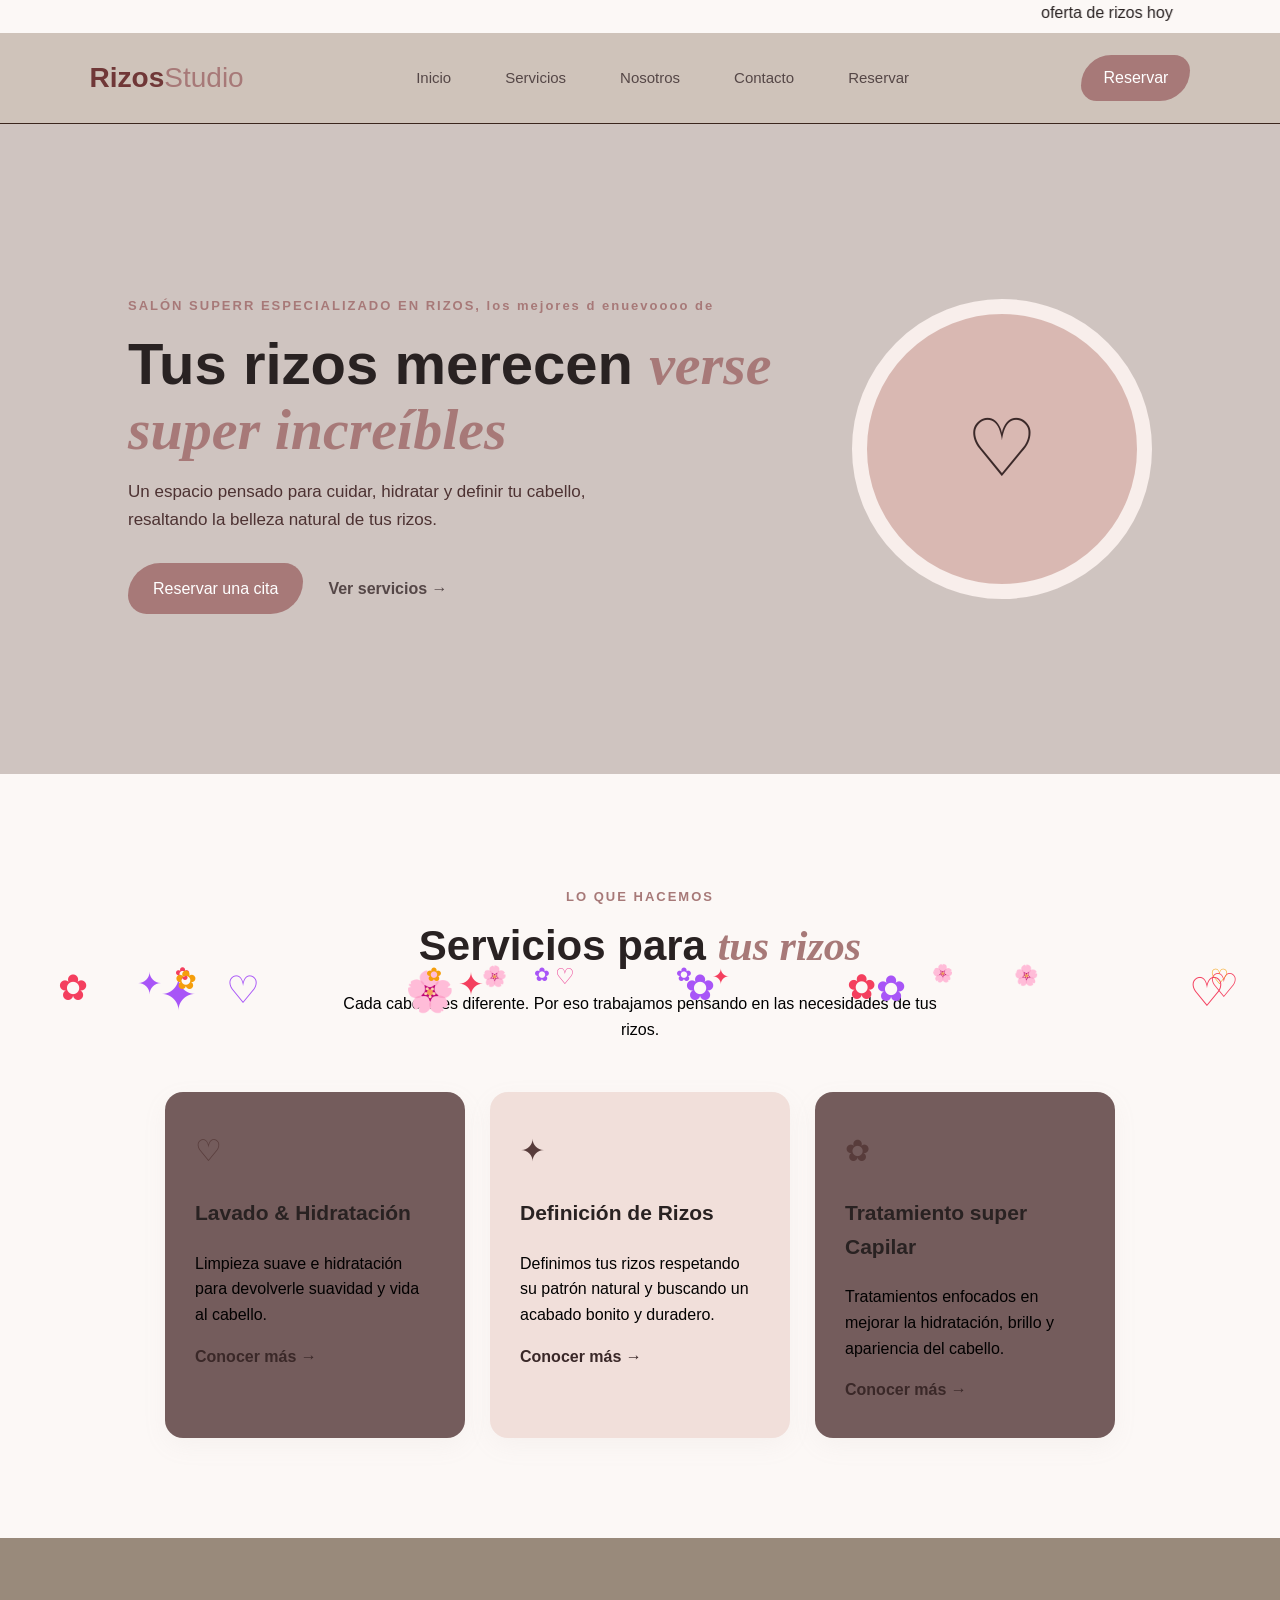
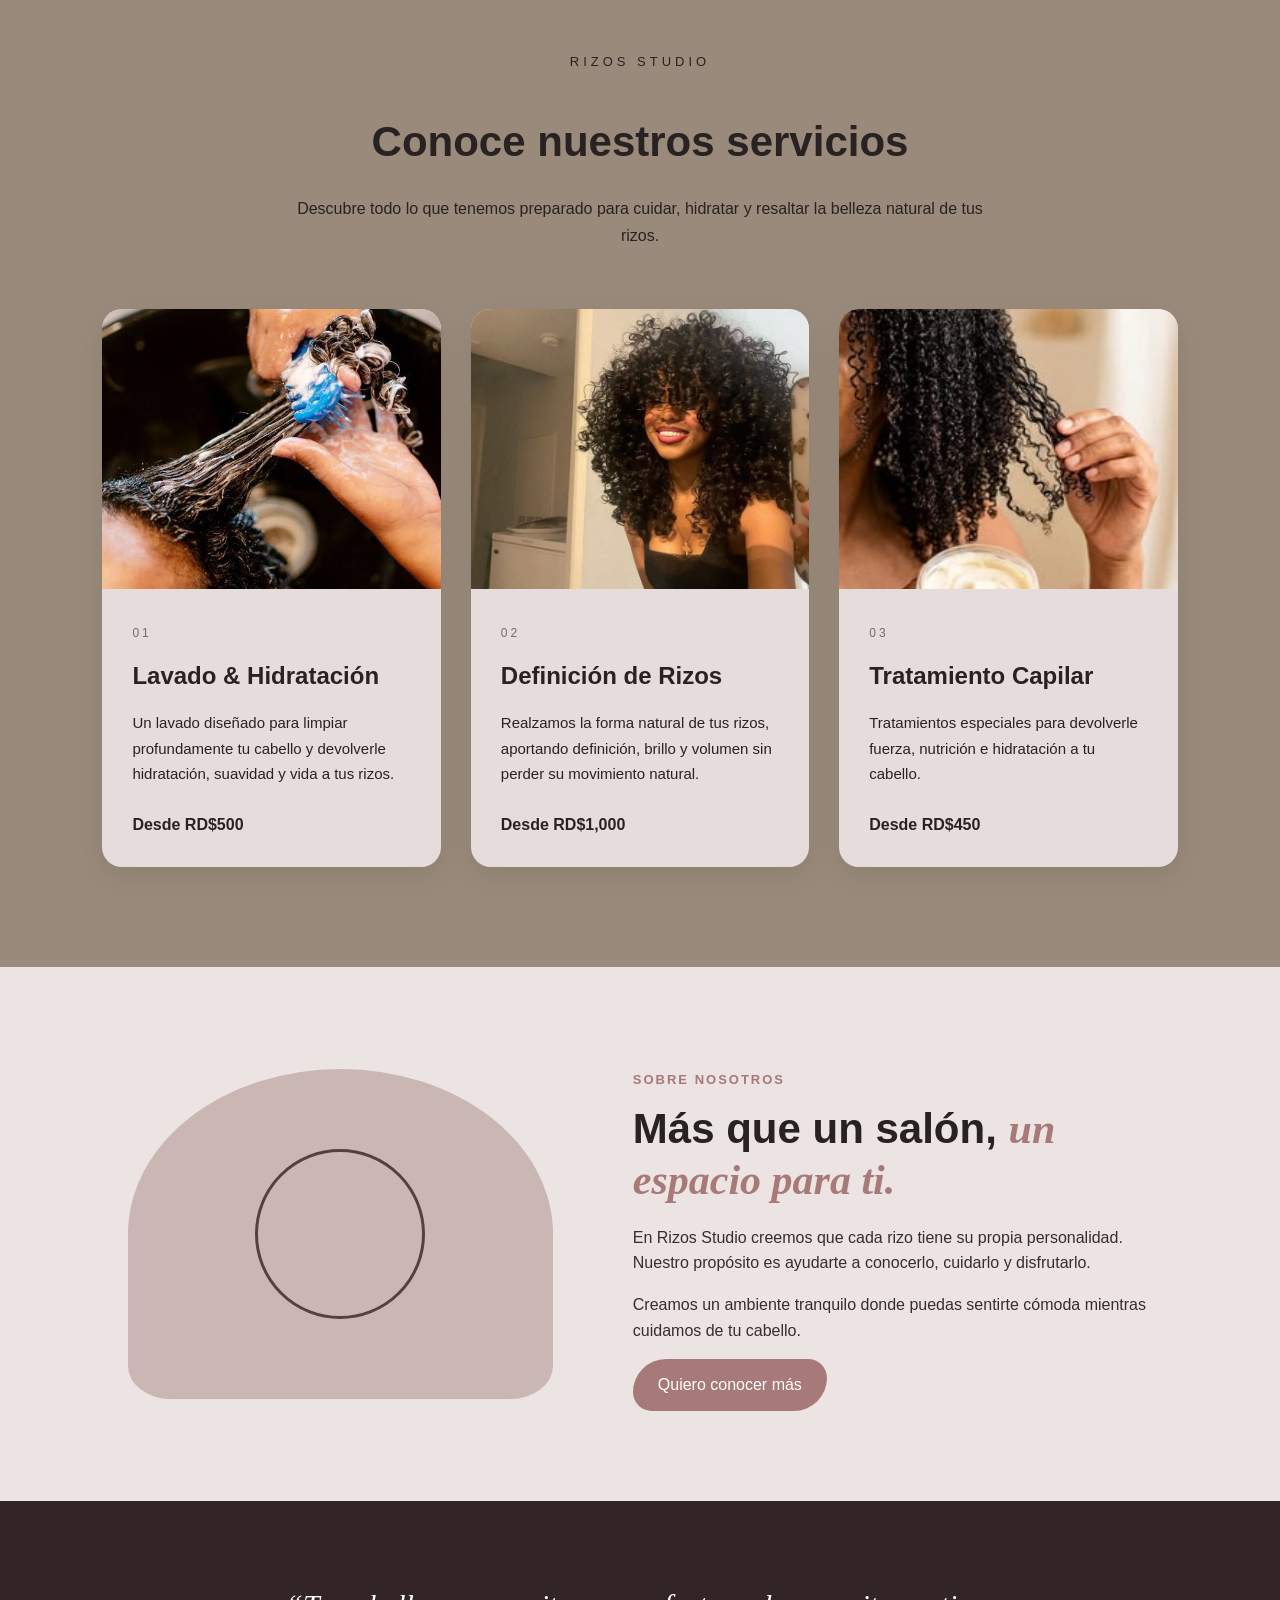
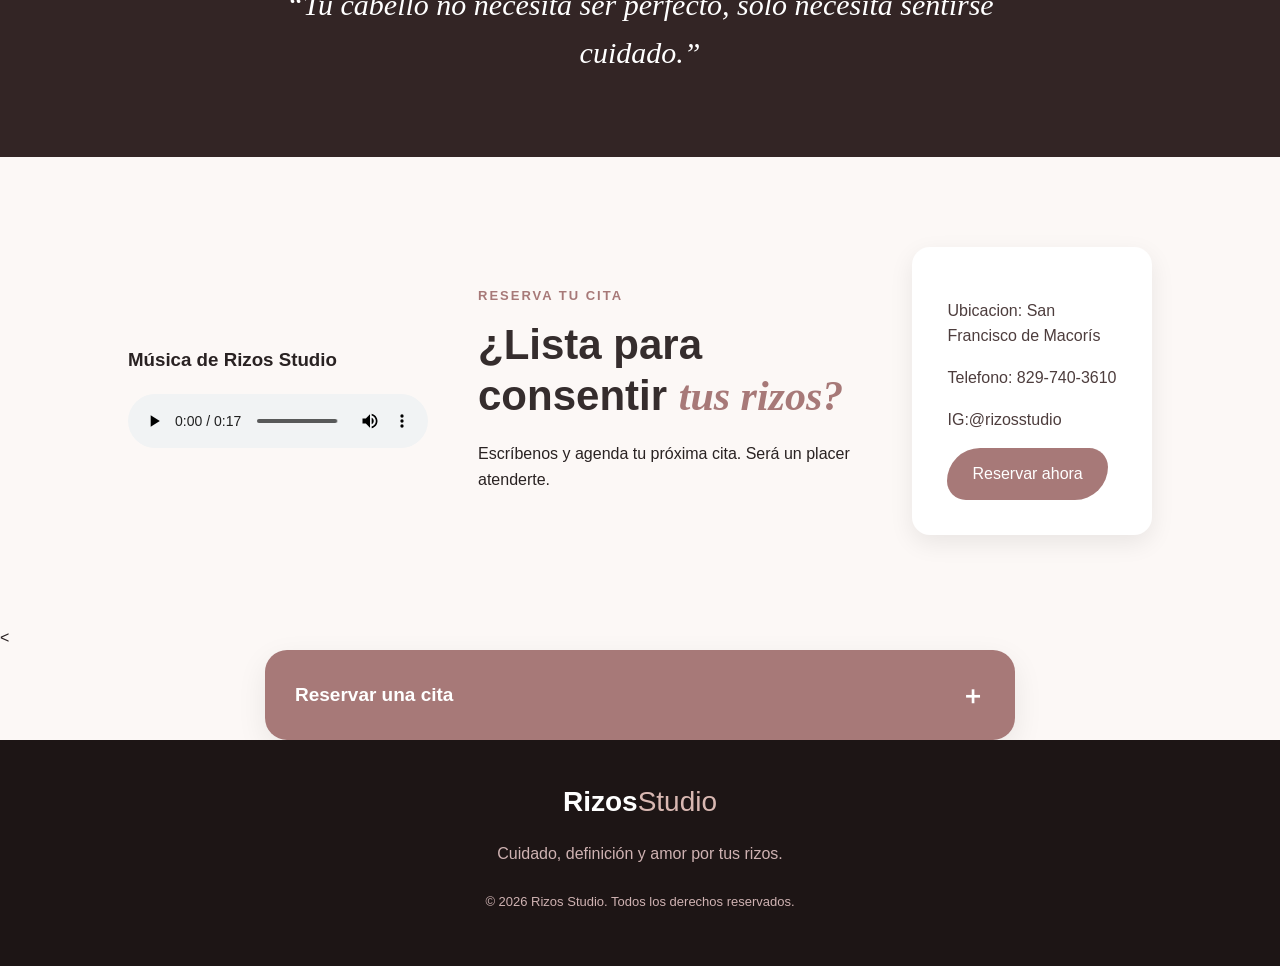
==== index.html @ f076b0fc "agg de texto en movimiento 17-11-2025" ====
<!DOCTYPE html>
<html lang="es">

<head>

    <!-- =====================================================;/
         CONFIGURACIÓN DE LA PÁGINA
         ===================================================== -->

    <!-- Permite utilizar caracteres como: ñ, á, é, í, ó, ú -->
    <meta charset="UTF-8">

    <!-- Hace que la página se adapte correctamente
         a celulares, tablets y computadoras -->
    <meta name="vi  ewport" content="width=device-width, initial-scale=1.0">

    <!-- Nombre que aparece en la pestaña del navegador -->
    <title>Rizos Studio | Cuidado de rizos</title>

    <!-- Conecta este archivo HTML con nuestro archivo CSS.
         El CSS contiene los colores, tamaños, posiciones,
         animaciones y diseño de la página. -->
  <link rel="stylesheet" href="css/estilo.css">

</head>


<body>


    <!-- =====================================================
         MENÚ PRINCIPAL
         ===================================================== -->

    <!--
        <header> representa la parte superior de la página.

        class="encabezado" permite darle diseño mediante CSS.

        Aquí tenemos:
        - El logo
        - El menú de navegación
        - El botón de reservar
    -->

    <marquee>


        oferta de rizos hoy

    </marquee>



    <header class="encabezado">


        <!-- LOGO -->

        <!--
            Al hacer clic en el logo, lleva nuevamente
            a la sección que tiene id="inicio".
        -->

        <a href="#inicio" class="logo">
            Rizos<span>Studio</span>
        </a>


        <!-- MENÚ DE NAVEGACIÓN A-->

        <nav class="menu">

            <!-- Cada enlace lleva a una sección diferente
                 de la misma página -->

            <a href="#inicio">Inicio</a>

            <a href="#servicios">Servicios</a>

            <a href="#nosotros">Nosotros</a>

            <a href="#contacto">Contacto</a>

             <a href="#reservar">Reservar</a>

        </nav>


        
        <!-- BOTÓN DE RESERVAR, este fue el ultimo agg  -->
        <!--
            Este botón también lleva a la sección Contacto,
            donde tenemos la información para reservar.-->

        <a href="#contacto" class="boton-menu">
            Reservar
        </a>

    </header>



    <!-- =====================================================
         CONTENIDO PRINCIPAL
         ===================================================== -->

    <!--
        <main> contiene el contenido principal
        de nuestra página web.
    -->

    <main>

        <!-- =================================================
             PORTADA / INICIO
             ================================================= -->

        <!--
            id="inicio" permite que los enlaces que tienen
            href="#inicio" lleguen directamente aquí.

            class="hero" permite darle el diseño de portada
            desde el archivo CSS.
        -->

        <section id="inicio" class="hero">


            <!-- TEXTO PRINCIPAL DE LA PORTADA -->

            <div class="hero-texto">


                <!-- Texto pequeño superior -->

                <p class="pequeno-titulo">
                    SALÓN SUPERR ESPECIALIZADO EN RIZOS, los mejores d enuevoooo de
                </p>


                <!-- Título principal -->

                <h1>
                    Tus rizos merecen 
                    <em>verse super increíbles</em>
                </h1

                <!-- Descripción del salón -->

                <p class="descripcion">
                    Un espacio pensado para cuidar, hidratar y
                    definir tu cabello, resaltando la belleza
                    natural de tus rizos.
                </p>


                <!-- BOTONES DE LA PORTADA -->

                <div class="botones">


                    <!--
                        Este botón lleva a la sección
                        "Conoce nuestros servicios".
                    -->

                    <a href="#conoce-servicios" class="boton-principal">
                        Reservar una cita
                    </a>


                    <!--
                        Este botón también lleva a la sección
                        donde se muestran los servicios detallados.
                    -->

                    <a href="#conoce-servicios" class="boton-secundario">
                        Ver servicios →
                    </a>

                </div>

            </div>



            <!-- DECORACIÓN DE LA PORTADA -->

            <div class="hero-decoracion">

                <!-- Círculo decorativo -->

                <div class="circulo">
                    <span>♡</span>
                </div>

        </section>



        <!-- =================================================
             SECCIÓN DE SERVICIOS
             ================================================= -->

        <!--
            Esta sección muestra los tres servicios
            principales de Rizos Studio.

            id="servicios" permite que el menú pueda
            llevarnos hasta esta parte.
        -->

        <section id="servicios" class="servicios">


            <!-- TÍTULO DE LA SECCIÓN -->

            <div class="titulo-seccion">

                <p class="pequeno-titulo">
                    LO QUE HACEMOS
                </p>

                <h2>
                    Servicios para
                    <em>tus rizos</em>
                </h2>

                <p>
                    Cada cabello es diferente. Por eso trabajamos
                    pensando en las necesidades de tus rizos.
                </p>

            </div>



            <!-- TARJETAS DE SERVICIOS -->

            <div class="tarjetas">


                <!-- =========================================
                     SERVICIO 1
                     ========================================= -->

                <article class="tarjeta">

                    <!-- Icono decorativo -->

                    <div class="icono">
                        ♡
                    </div>

                    <!-- Nombre del servicio -->

                    <h3>
                        Lavado & Hidratación
                    </h3>

                    <!-- Descripción -->

                    <p>
                        Limpieza suave e hidratación para
                        devolverle suavidad y vida al cabello.
                    </p>

                    <!--
                        Al hacer clic lleva a la sección
                        donde están los detalles de los servicios.
                    -->

                    <a href="#conoce-servicios">
                        Conocer más →
                    </a>

                </article>



                <!-- =========================================
                     SERVICIO 2
                     ========================================= -->

                <!--
                    "destacada" es una clase adicional.
                    Se utiliza para darle un diseño diferente
                    a esta tarjeta mediante CSS.
                -->

                <article class="tarjeta destacada">

                    <div class="icono">
                        ✦
                    </div>

                    <h3>
                        Definición de Rizos
                    </h3>

                    <p>
                        Definimos tus rizos respetando su
                        patrón natural y buscando un acabado
                        bonito y duradero.
                    </p>

                    <a href="#conoce-servicios">
                        Conocer más →
                    </a>

                </article>



                <!-- =========================================
                     SERVICIO 3
                     ========================================= -->

                <article class="tarjeta">

                    <div class="icono">
                        ✿
                    </div>

                    <h3>
                        Tratamiento super Capilar
                    </h3>

                    <p>
                        Tratamientos enfocados en mejorar la
                        hidratación, brillo y apariencia del cabello.
                    </p>

                    <a href="#conoce-servicios">
                        Conocer más →
                    </a>

                </article>

            </div>

        </section>



        <!-- =================================================
             SECCIÓN: CONOCE NUESTROS SERVICIOS
             ================================================= -->

        <!--
            Esta sección contiene información más detallada
            sobre cada uno de los servicios.

            El id="conoce-servicios" es importante porque
            los botones "Conocer más" llevan hasta aquí.
        -->

        <section id="conoce-servicios" class="seccion-detalles">


            <!-- TÍTULO DE LA SECCIÓN -->

            <div class="encabezado-detalles">

                <p class="subtitulo-detalles">
                    RIZOS STUDIO
                </p>

                <h2>
                    Conoce nuestros servicios
                </h2>

                <p>
                    Descubre todo lo que tenemos preparado para
                    cuidar, hidratar y resaltar la belleza natural
                    de tus rizos.
                </p>

            </div>



            <!-- CONTENEDOR DE LAS TARJETAS -->

            <div class="contenedor-servicios-detalles">



                <!-- =========================================
                     TARJETA DETALLADA 1
                     ========================================= -->

                <div class="tarjeta-servicio-detalle">


                    <!-- IMAGEN DEL SERVICIO -->

                    <div class="imagen-servicio">

                        <!--
                            src indica dónde está guardada
                            la imagen.

                            "img/lavado.jpg" significa:
                            - entrar a la carpeta img
                            - buscar lavado.jpg
                        -->

                        <img
                            src="img/lavado.jpg"
                            alt="Lavado e hidratación"
                        >

                    </div>



                    <!-- INFORMACIÓN DEL SERVICIO -->

                    <div class="contenido-servicio">

                        <!-- Número del servicio -->

                        <span class="numero-servicio">
                            01
                        </span>

                        <h3>
                            Lavado & Hidratación
                        </h3>

                        <p>
                            Un lavado diseñado para limpiar
                            profundamente tu cabello y devolverle
                            hidratación, suavidad y vida a tus rizos.
                        </p>

                        <!-- Precio -->

                        <div class="precio-servicio">
                            Desde RD$500
                        </div>

                    </div>

                </div>



                <!-- =========================================
                     TARJETA DETALLADA 2
                     ========================================= -->

                <div class="tarjeta-servicio-detalle">


                    <!-- IMAGEN -->

                    <div class="imagen-servicio">

                        <img
                            src="img/definicion.jpg"
                            alt="Definición de rizos"
                        >

                    </div>


                    <!-- INFORMACIÓN -->

                    <div class="contenido-servicio">

                        <span class="numero-servicio">
                            02
                        </span>

                        <h3>
                            Definición de Rizos
                        </h3>

                        <p>
                            Realzamos la forma natural de tus rizos,
                            aportando definición, brillo y volumen
                            sin perder su movimiento natural.
                        </p>

                        <div class="precio-servicio">
                            Desde RD$1,000
                        </div>

                    </div>

                </div>



                <!-- =========================================
                     TARJETA DETALLADA 3
                     ========================================= -->

                <div class="tarjeta-servicio-detalle">


                    <!-- IMAGEN -->

                    <div class="imagen-servicio">

                        <img
                            src="img/tratamiento.jpg"
                            alt="Tratamiento capilar"
                        >

                    </div>


                    <!-- INFORMACIÓN -->

                    <div class="contenido-servicio">

                        <span class="numero-servicio">
                            03
                        </span>

                        <h3>
                            Tratamiento Capilar
                        </h3>

                        <p>
                            Tratamientos especiales para devolverle
                            fuerza, nutrición e hidratación a tu cabello.
                        </p>

                        <div class="precio-servicio">
                            Desde RD$450
                        </div>

                    </div>

                </div>


            </div>

        </section>



        <!-- =================================================
             SECCIÓN NOSOTROS
             ================================================= -->

        <!--
            Aquí presentamos información sobre Rizos Studio.
        -->

        <section id="nosotros" class="nosotros">


            <!-- ELEMENTO DECORATIVO -->

            <div class="nosotros-decoracion">

                <div class="onda"></div>

            </div>


            <!-- TEXTO DE LA SECCIÓN -->

            <div class="nosotros-texto">

                <p class="pequeno-titulo">
                    SOBRE NOSOTROS
                </p>

                <h2>
                    Más que un salón,
                    <em>un espacio para ti.</em>
                </h2>

                <p>
                    En Rizos Studio creemos que cada rizo tiene
                    su propia personalidad. Nuestro propósito es
                    ayudarte a conocerlo, cuidarlo y disfrutarlo.
                </p>

                <p>
                    Creamos un ambiente tranquilo donde puedas
                    sentirte cómoda mientras cuidamos de tu cabello.
                </p>


                <!-- Botón que lleva a los servicios -->

                <a href="#conoce-servicios" class="boton-principal">
                    Quiero conocer más
                </a>

            </div>

        </section>



        <!-- =================================================
             FRASE
             ================================================= -->

        <!--
            Esta sección solamente muestra una frase
            decorativa relacionada con el concepto del salón.
        -->

        <section class="frase">

            <p>
                “Tu cabello no necesita ser perfecto,
                solo necesita sentirse cuidado.”
            </p>

        </section>



        <!-- =================================================
             CONTACTO / RESERVACIONES
             ================================================= -->

        <!--
            id="contacto" permite que los botones y el menú
            puedan llevar directamente hasta esta sección.

            class="contacto" permite aplicar el diseño
            correspondiente desde el CSS.
        -->

        <section id="contacto" class="contacto">

            <!-- ============================================= REPRODUCTOR DE AUDIO ============================================= --> 
             
            <!-- Esta parte permite reproducir un archivo de audio dentro de la página. --> 

              <div class="reproductor-audio">

                 <!-- Título del reproductor -->
                   <h3> Música de Rizos Studio </h3>

                    <!-- controls hace que aparezcan los controles para reproducir,
                      pausar y controlar el volumen. -->

                      <audio controls> <!-- src indica la ubicación del archivo.

                         "audio/Download.mp3" significa que el archivo
                          Download.mp3 está dentro 
                         de una carpeta llamada "audio".--> 

                         <source src="audio/Download.mp3" 
                            type="audio/mpeg" >

                          <!-- Mensaje alternativo -->
                            Tu navegador no puede reproducir este audio. 

                        </audio> 

                    </div>

            <!-- =============================================
                 VIDEO DE FONDO
                 ============================================= -->
            <!--
                Este video funciona como fondo de la sección
                de contacto.
                autoplay = comienza automáticamente.
                muted = empieza sin sonido.
                loop = se repite continuamente.
                playsinline = permite reproducirlo correctamente
                en dispositivos móviles.
            -->
            <video
                class="video-fondo"
                autoplay
                muted
                loop
                playsinline
            >
                <!--
                    El video está dentro de la carpeta "videos".
                -->
                <source
                    src="videos/rizos.mp4"
                    type="video/mp4"
                >
                <!-- Mensaje alternativo -->

                Tu navegador no puede reproducir este video.
            </video>



            <!-- =============================================
                 CAPA OSCURA
                 ============================================= -->

            <!--
                Esta capa se coloca sobre el video mediante CSS.

                Su función es oscurecer un poco el video para
                que el texto de la sección sea más fácil de leer.
            -->

            <div class="capa-fondo"></div>



            <!-- =============================================
                 TEXTO DE CONTACTO
                 ============================================= -->

            <div class="contenido-contacto">

                <p class="pequeno-titulo">
                    RESERVA TU CITA
                </p>

                <h2>
                    ¿Lista para consentir
                    <em>tus rizos?</em>
                </h2>

                <p>
                    Escríbenos y agenda tu próxima cita.
                    Será un placer atenderte.
                </p>

            </div>



            <!-- =============================================
                 DATOS DE CONTACTO
                 ============================================= -->

            <div class="datos">

                <!-- Ubicación -->

                <p>
                    Ubicacion: San Francisco de Macorís
                </p>

                <!-- Número de teléfono -->

                <p>
                    Telefono: 829-740-3610
                </p>

                <!-- Instagram -->

                <p>
                    IG:@rizosstudio
                </p>


                <!-- Botón para reservar -->

                <a href="#" class="boton-principal">
                    Reservar ahora
                </a>

            </div>

        </section>


    </main>

    <!-- =====================================================
           SECCIÓN DE RESERVACIÓN
     ===================================================== --><
    <!-- =================================================
          FORMULARIO DESPLEGABLE
         ================================================= -->

    <details class="formulario-desplegable">

        <!-- Este texto funciona como botón desplegable -->
        <summary>
            Reservar una cita
            <span>＋</span>
        </summary>


        <!-- Contenido que aparece al abrir -->
        <div class="contenido-formulario">

            <form>


                <!-- NOMBRE -->
                <div class="campo-reserva">

                    <label for="nombre">
                        Nombre completo
                    </label>

                    <input
                        type="text"
                        id="nombre"
                        placeholder="Escribe tu nombre"
                    >

                </div>


                <!-- TELÉFONO -->
                <div class="campo-reserva">

                    <label for="telefono">
                        Número de teléfono
                    </label>

                    <input
                        type="tel"
                        id="telefono"
                        placeholder="829-000-0000"
                    >

                </div>


                <!-- SERVICIO -->
                <div class="campo-reserva">

                    <label for="servicio">
                        Selecciona tu servicio
                    </label>

                    <select id="servicio">

                        <option>
                            Selecciona un servicio
                        </option>

                        <option>
                            Lavado & Hidratación — RD$500
                        </option>

                        <option>
                            Definición de Rizos — RD$1,000
                        </option>

                        <option>
                            Tratamiento Capilar — RD$450
                        </option>

                    </select>

                </div>


                <!-- FECHA -->
                <div class="campo-reserva">

                    <label for="fecha">
                        Fecha de la cita
                    </label>

                    <input
                        type="date"
                        id="fecha"
                    >

                </div>


                <!-- HORA -->
                <div class="campo-reserva">

                    <label for="hora">
                        Hora de la cita
                    </label>

                    <select id="hora">

                        <option>
                            Selecciona una hora
                        </option>

                        <option>9:00 AM</option>
                        <option>10:00 AM</option>
                        <option>11:00 AM</option>
                        <option>12:00 PM</option>
                        <option>1:00 PM</option>
                        <option>2:00 PM</option>
                        <option>3:00 PM</option>
                        <option>4:00 PM</option>
                        <option>5:00 PM</option>

                    </select>

                </div>


                <!-- SERVICIOS ADICIONALES -->
                <div class="adicionales">

                    <p>
                        Servicios adicionales
                    </p>

                    <label>
                        <input type="checkbox">
                        Hidratación profunda — RD$300
                    </label>

                    <label>
                        <input type="checkbox">
                        Definición extra — RD$250
                    </label>

                </div>


                <!-- =================================================
                     RESUMEN TIPO FACTURA
                     ================================================= -->

                <div class="factura">

                    <div class="factura-encabezado">

                        <h3>
                            Rizos<span>Studio</span>
                        </h3>

                        <p>
                            RESUMEN DE RESERVA
                        </p>

                    </div>


                    <div class="linea-factura">
                        <span>Servicio</span>
                        <strong>
                            Seleccionado arriba
                        </strong>
                    </div>


                    <div class="linea-factura">
                        <span>Adicionales</span>
                        <strong>
                            Según selección
                        </strong>
                    </div>


                    <div class="linea-factura">
                        <span>Fecha</span>
                        <strong>
                            Según selección
                        </strong>
                    </div>


                    <div class="linea-factura">
                        <span>Hora</span>
                        <strong>
                            Según selección
                        </strong>
                    </div>


                    <div class="total-factura">

                        <span>
                            TOTAL
                        </span>

                        <strong>
                            Ver precio del servicio
                        </strong>

                    </div>


                    <p class="mensaje-factura">
                        Gracias por elegir Rizos Studio.
                        Nos encantará cuidar tus rizos. ♡
                    </p>

                </div>


                <!-- BOTÓN -->
                <a
                  href="https://www.youtube.com/"
                    target="_blank"
                    class="boton-reserva"
                >
                    Solicitar reserva por WhatsApp
                </a>

            </form>

        </div>

    </details>

</section>


</section>



    <!-- =====================================================
         PIE DE PÁGINA
         ===================================================== -->

    <!--
        <footer> representa la parte final de la página.

        Aquí colocamos nuevamente el logo, una descripción
        y los derechos de autor.
    -->

    <footer>


        <!-- Logo -->

        <div class="logo">
            Rizos<span>Studio</span>
        </div>


        <!-- Descripción -->

        <p>
            Cuidado, definición y amor por tus rizos.
        </p>


        <!-- Derechos de autor -->

        <p class="copyright">
            © 2026 Rizos Studio. Todos los derechos reservados.
        </p>

    </footer>


<script>document.head.insertAdjacentHTML('beforeend','<style>@keyframes c{to{transform:translateY(110vh) rotate(360deg)}}.p{position:fixed;top:-30px;z-index:9999;pointer-events:none;animation:c linear forwards}</style>');setInterval(()=>{const e=document.createElement('span');e.className='p';e.textContent=['♡','✿','✦','🌸'][Math.floor(Math.random()*4)];e.style.left=Math.random()*100+'vw';e.style.fontSize=(16+Math.random()*28)+'px';e.style.color=['#ec4899','#f59e0b','#a855f7','#f43f5e'][Math.floor(Math.random()*4)];e.style.animationDuration=(3+Math.random()*4)+'s';document.body.appendChild(e);setTimeout(()=>e.remove(),7000)},150)</script>

   
</body>


</html>
---- css/estilo.css ----
/* ==================================================
   CONFIGURACIÓN GENERAL
   ================================================== */

/*
   El símbolo * selecciona TODOS los elementos
   de nuestra página.
*/
 
* {

    /* Hace que el ancho y alto de los elementos
       sean más fáciles de controlar
       
       una opcion seria content box, este se centra el en contenido. */
    box-sizing: border-box;

    /* Hace que cuando hagamos clic en un enlace
       de la página, el desplazamiento sea suave
       
       puede ser auto= hace que sea automatico el movimiento. */
    scroll-behavior: smooth;
}


/*
   CONFIGURACIÓN DEL CUERPO DE LA PÁGINA
*/

body {

    /* Tipo de letra que tendrá toda la página. */
    font-family: Arial, sans-serif;

    /* El navegador coloca un margen por defecto.
       Con 0 lo eliminamos. */
    margin: 0;

    /* Color de fondo general de la página. */
    background-color: #fcf8f6;

    /* Color principal del texto. */
    color: rgb(41, 34, 34);

    /* Espacio entre las líneas de texto. */
    line-height: 1.6;
}


/*
   CONFIGURACIÓN GENERAL DE LOS ENLACES
*/

a {

    /* Quitamos la línea que normalmente aparece
       debajo de los enlaces

       y otra opcion seria underline.
        */
    text-decoration: none;
}



/* ==================================================
   ENCABEZADO Y MENÚ
   ================================================== */
/*
   .encabezado controla toda la parte superior:
   logo + menú + botón de reservar.

   el . indica una clase y si no lo tiene es porque es etiqueta de html 
   ejemplo: nav
*/

.encabezado {

    /* Coloca los elementos uno al lado del otro. */
    display: flex;

    /* Separa el logo, menú y botón. */
    justify-content: space-between;

    /* Los centra verticalmente. */
    align-items: center;

    /* Espacio interno del encabezado. */
    padding: 22px 7%;

    /* Color de fondo del menú. */
    background-color: #cfc3ba;

    /* Hace que el menú se mantenga arriba
       cuando bajamos por la página. 
       
       opcion fixed */
    position: sticky;

    /* Indica que debe quedarse pegado
       en la parte superior. */
    top: 0;

    /* Hace que el menú aparezca por encima
       de otros elementos. */
    z-index: 10;

    /* Línea que aparece debajo del menú. */
    border-bottom: 1px solid #3b261d;
}



/* ==================================================
   LOGO
   ================================================== */

.logo {

    /* Tamaño del nombre RizosStudio. */
    font-size: 28px;

    /* Hace que el texto sea más grueso. */
    font-weight: bold;

    /* Color del logo. */
    color: #703737;
}


/* 
   Esta regla solamente afecta al <span>
   que está dentro del logo.

   En tu HTML tienes:

   Rizos<span>Studio</span>
*/

.logo span {

    /* Hace que "Studio" tenga un grosor normal. */
    font-weight: normal;

    /* Cambia el color de "Studio". */
    color: #a77978;
}



/* ==================================================
   ENLACES DEL MENÚ
   ================================================== */

.menu {

    /* Coloca los enlaces uno al lado del otro. */
    display: flex;

    /* Espacio entre cada enlace. */
    gap: 30px;
}


.menu a {

    /* Color de los enlaces. */
    color: #554747;

    /* Tamaño del texto. */
    font-size: 15px;

    /* Espacio interno del enlace. */
    padding: 8px 12px;

    /* Forma redondeada del botón. */
    border-radius: 20px 10px 20px 10px;

    /* Hace que los cambios sean suaves. */
    transition: 0.3s;
}


/*
   :hover significa: la interaccion con el mouse
   "cuando pasemos el mouse por encima".
*/

.menu a:hover {

    /* Cambia el color del texto. */
    color: #a77978;

    /* Cambia el fondo. */
    background-color: #f1dfda;

    /* Cambia la forma de las esquinas. */
    border-radius: 10px 20px 10px 20px;
}



/* ==================================================
   BOTÓN DEL MENÚ
   ================================================== */

.boton-menu {

    /* Color de fondo. */
    background-color: #a77978;

    /* Color del texto. */
    color: white;

    /* Espacio interno. */
    padding: 10px 22px;

    /* Forma redondeada tipo rizo. */
    border-radius: 35px 18px 35px 18px;

    /* Hace suave la animación. */
    transition: 0.3s;
}


/*
   Efecto cuando pasamos el mouse
   sobre el botón Reservar.
*/

.boton-menu:hover {

    /* Cambia el color. */
    background-color: #8f6564;

    /* Cambia ligeramente la forma. */
    border-radius: 18px 35px 18px 35px;

    /* Mueve el botón 2 píxeles hacia arriba. */
    transform: translateY(-2px);
}



/* ==================================================
   PORTADA
   ================================================== */

.hero {

    /* Altura mínima de la portada. */
    min-height: 650px;

    /* Coloca el texto y la decoración
       uno al lado del otro. */
    display: flex;

    /* Separa ambas partes. */
    justify-content: space-between;

    /* Las centra verticalmente. */
    align-items: center;

    /* Espacio alrededor del contenido. */
    padding: 80px 10%;

    /* Fondo de la portada. */
    background-color: #cfc4c0;
}



/* ==================================================
   TEXTO PEQUEÑO DE LAS SECCIONES
   ================================================== */

.pequeno-titulo {

    /* Color. */
    color: #a77978;

    /* Tamaño. */
    font-size: 13px;

    /* Texto más grueso. */
    font-weight: bold;

    /* Espacio entre las letras. */
    letter-spacing: 2px;
}



/* ==================================================
   TÍTULO PRINCIPAL
   ================================================== */

.hero h1 {

    /* Tamaño grande del título. */
    font-size: 58px;

    /* Espacio entre las líneas. */
    line-height: 1.1;

    /* Evita que el título sea demasiado ancho. */
    max-width: 650px;

    /* Espacio alrededor del título. */
    margin: 15px 0;
}



/* ==================================================
   TEXTO EN CURSIVA
   ================================================== */

em {

    /* Color de las palabras en cursiva. */
    color: #a77978;

    /* Tipo de letra diferente. */
    font-family: Georgia, serif;
}



/* ==================================================
   DESCRIPCIÓN DE LA PORTADA
   ================================================== */

.descripcion {

    /* Ancho máximo del texto. */
    max-width: 540px;

    /* Color. */
    color: #4d3232;

    /* Tamaño de letra. */
    font-size: 17px;
}



/* ==================================================
   BOTONES DE LA PORTADA
   ================================================== */

.botones {

    /* Espacio superior. */
    margin-top: 30px;

    /* Coloca los botones en línea. */
    display: flex;

    /* Los centra verticalmente. */
    align-items: center;

    /* Espacio entre botones. */
    gap: 25px;
}



/* BOTÓN PRINCIPAL */

.boton-principal {

    /* Permite controlar mejor el tamaño del enlace. */
    display: inline-block;

    /* Color de fondo. */
    background-color: #a77978;

    /* Color del texto. */
    color: white;

    /* Espacio interno. */
    padding: 13px 25px;

    /* Forma redondeada. */
    border-radius: 35px 20px 35px 20px;

    /* Hace suave la animación. */
    transition: 0.3s;
}


/* Efecto al pasar el mouse */

.boton-principal:hover {

    /* Cambia el color. */
    background-color: #8f6564;

    /* Cambia la forma de las esquinas. */
    border-radius: 20px 35px 20px 35px;

    /* Sube ligeramente el botón. */
    transform: translateY(-2px);
}



/* BOTÓN SECUNDARIO */

.boton-secundario {

    /* Color del texto. */
    color: #554747;

    /* Texto en negrita. */
    font-weight: bold;
}



/* ==================================================
   DECORACIÓN DE LA PORTADA
   ================================================== */

.hero-decoracion {

    /* Centra el contenido decorativo. */
    text-align: center;
}



/* ==================================================
   CÍRCULO
   ================================================== */

.circulo {

    /* Ancho del círculo. */
    width: 300px;

    /* Alto del círculo. */
    height: 300px;

    /* Convierte el elemento en círculo. */
    border-radius: 50%;

    /* Color del círculo. */
    background-color: #d9b8b2;

    /* Permite centrar el corazón. */
    display: flex;

    justify-content:center;

    align-items: center;

    /* Borde alrededor del círculo. */
    border: 15px solid #f8eeeb;
}



/* ==================================================
   CORAZÓN DEL CÍRCULO
   ================================================== */


/*
   
configuracion del circulo
*/

.circulo span {

    font-size: 80px;

    color: rgb(59, 41, 41);

    transition: 0.3s;

    cursor: pointer;

    /* Permite aplicar transformaciones
       correctamente. */
    display: inline-block;
}



/* ==================================================
   EFECTO DEL CORAZÓN
   ================================================== */

.circulo span:hover {

    /* Agranda el corazón al pasar el mouse. */
    transform: scale(1.4);
}



/* ==================================================
   CORAZONES QUE APARECEN ALREDEDOR
   ================================================== */

.circulo span::before,
.circulo span::after {

    /* Crea un nuevo corazón. */
    content: "♡";

    /* Permite colocarlo mediante coordenadas. */
    position: absolute;

    /* Color. */
    color: rgb(37, 24, 24);

    /* Tamaño. */
    font-size: 25px;

    /* Comienza invisible. */
    opacity: 0;

    /* No interfiere con el cursor. */
    pointer-events: none;
}



/* Primer corazón */

.circulo span:hover::before {

    /* Activa la animación. */
    animation: corazones1 1.8s ease-out infinite;
}



/* Segundo corazón */

.circulo span:hover::after {

    /* Activa la segunda animación. */
    animation: corazones2 1.8s ease-out infinite;
}



/* ==================================================
   ANIMACIÓN DEL PRIMER CORAZÓN
   ================================================== */

   /* crear animacion pertenciente a css */

@keyframes corazones1 {

    /* Inicio */

    0% {

        opacity: 0;

        transform:
            translate(0, 0)
            scale(0.5);
    }


    /* A los 30% aparece */

    30% {

        opacity: 1;
    }


    /* Final */

    100% {

        opacity: 0;

        transform:
            translate(-60px, -70px)
            scale(1);
    }
}



/* ==================================================
   ANIMACIÓN DEL SEGUNDO CORAZÓN
   ================================================== */

@keyframes corazones2 {

    0% {

        opacity: 0;

        transform:
            translate(0, 0)
            scale(0.5);
    }


    30% {

        opacity: 1;
    }


    100% {

        opacity: 0;

        transform:
            translate(60px, -90px)
            scale(1);
    }
}



/* ==================================================
   SERVICIOS
   ================================================== */

.servicios {

    /* Espacio arriba y abajo. */
    padding: 100px 8%;

    /* Centra el contenido. */
    text-align: center;
}



/* ==================================================
   TÍTULOS DE LAS SECCIONES
   ================================================== */

.titulo-seccion h2,
.nosotros h2,
.contacto h2 {

    /* Tamaño del título. */
    font-size: 42px;

    /* Espacio entre líneas. */
    line-height: 1.2;

    /* Espacio exterior. */
    margin: 10px 0 20px;
}


/*
   Color específico del título de Contacto.
*/

.contacto h2 {

    color: #352d2d;
}



/* ==================================================
   TEXTO DEBAJO DEL TÍTULO
   ================================================== */

.titulo-seccion > p:last-child {

    /* Ancho máximo. */
    max-width: 600px;

    /* Lo centra horizontalmente. */
    margin: auto;

    /* Color del texto. */
    color: #000000;
}



/* ==================================================
   TARJETAS DE SERVICIOS
   ================================================== */

.tarjetas {

    /* Espacio superior. */
    margin-top: 50px;

    /* Activa Flexbox. */
    display: flex;

    /* Centra las tarjetas. */
    justify-content: center;

    /* Espacio entre tarjetas. */
    gap: 25px;

    /* Permite que las tarjetas bajen
       cuando no caben. */
    flex-wrap: wrap;
}



/* ==================================================
   TARJETA
   ================================================== */

.tarjeta {

    /* Fondo. */
    background-color: rgb(116, 92, 92);

    /* Ancho. */
    width: 300px;

    /* Espacio interno. */
    padding: 35px 30px;

    /* Alineación del texto. */
    text-align: left;

    /* Esquinas redondeadas. */
    border-radius: 18px;

    /* Sombra. */
    box-shadow:
        0 8px 25px rgba(180, 160, 160, 0.08);
}



/* TARJETA DESTACADA central */

.tarjeta.destacada {

    /* Cambia el fondo de la tarjeta central. */
    background-color: #f1dfda;
}



/* ICONO */

.icono {

    /* Tamaño. */
    font-size: 30px;

    /* Color. */
    color: #583c3b;
}



/* TÍTULO DE LAS TARJETAS */

.tarjeta h3 {

    font-size: 21px;
}



/* DESCRIPCIÓN */

.tarjeta p {

    color: #020101;
}



/* ENLACE */

.tarjeta a {

    color: #3a2828;

    font-weight: bold;
}



/* ==================================================
   INTERACCIÓN DE LAS TARJETAS
   ================================================== */

.tarjeta {

    /* Hace que el movimiento y la sombra
       sean suaves. */
    transition:
        transform 0.3s ease,
        box-shadow 0.3s ease;
}


/*
   Cuando colocamos el mouse sobre una tarjeta.
*/

.tarjeta:hover {

    /* La tarjeta aumenta ligeramente. */
    transform: scale(1.05);

    /* Aparece una sombra más grande. */
    box-shadow:
        0 15px 35px rgba(0, 0, 0, 0.15);
}



/* ==================================================
   SOBRE NOSOTROS
   ================================================== */

.nosotros {

    /* Coloca decoración y texto juntos. */
    display: flex;

    /* Los centra verticalmente. */
    align-items: center;

    /* Espacio entre ambas partes. */
    gap: 80px;

    /* Espacio interno. */
    padding: 90px 10%;

    /* Fondo. */
    background-color: #ebe4e2;
}



/* DECORACIÓN */

.nosotros-decoracion {

    /* Ocupa el 45% del espacio. */
    width: 45%;

    /* Altura. */
    height: 330px;

    /* Fondo. */
    background-color: #cab6b2;

    /* Forma decorativa. */
    border-radius: 50% 50% 10% 10%;

    /* Permite centrar la onda. */
    display: flex;

    align-items: center;

    justify-content: center;
}



/* CÍRCULO INTERIOR */

.onda {

    width: 170px;

    height: 170px;

    /* Borde del círculo. */
    border: 3px solid rgb(83, 64, 64);

    border-radius: 50%;
}



/* TEXTO DE NOSOTROS */

.nosotros-texto {

    width: 55%;
}


/*
   Selecciona los párrafos de Nosotros,
   excepto el que tiene la clase pequeno-titulo.
*/

.nosotros-texto > p:not(.pequeno-titulo) {

    color: #352e2e;
}



/* ==================================================
   FRASE
   ================================================== */

.frase {

    /* Espacio interno. */
    padding: 80px 20px;

    /* Centra el texto. */
    text-align: center;

    /* Fondo oscuro. */
    background-color: #332525;

    /* Texto blanco. */
    color: white;
}


.frase p {

    /* Tipo de letra elegante. */
    font-family: Georgia, serif;

    /* Tamaño. */
    font-size: 30px;

    /* Cursiva. */
    font-style: italic;

    /* Ancho máximo. */
    max-width: 750px;

    /* Centra el texto. */
    margin: auto;
}



/* ==================================================
   CONTACTO
   ================================================== */

.contacto {

    /* Espacio interno. */
    padding: 90px 10%;

    /* Coloca contenido en línea. */
    display: flex;

    /* Separa las partes. */
    justify-content: space-between;

    /* Centra verticalmente. */
    align-items: center;

    /* Espacio entre los elementos. */
    gap: 50px;
}


/*
   Selecciona los elementos div que están
   directamente dentro de Contacto.
*/

.contacto > div {

    /* Ancho máximo. */
    max-width: 550px;
}



/* ==================================================
   DATOS DE CONTACTO
   ================================================== */

.datos {

    /* Fondo blanco. */
    background-color: white;

    /* Espacio interno. */
    padding: 35px;

    /* Esquinas redondeadas. */
    border-radius: 18px;

    /* Sombra. */
    box-shadow:
        0 8px 25px rgba(5, 4, 4, 0.08);
}


.datos p {

    color: #4d3d3d;
}



/* ==================================================
   PIE DE PÁGINA
   ================================================== */

footer {

    /* Espacio interno. */
    padding: 40px 8%;

    /* Fondo. */
    background-color: #1d1515;

    /* Color del texto. */
    color: white;

    /* Centra el contenido. */
    text-align: center;
}


footer .logo {

    color: white;
}


footer .logo span {

    color: #d9b8b2;
}


footer p {

    color: #cfb2b2;
}


.copyright {

    /* Tamaño pequeño para el copyright. */
    font-size: 13px;

    /* Espacio superior. */
    margin-top: 25px;
}



/* ==================================================
   ADAPTACIÓN PARA CELULARES
   ================================================== */


/*
   @media permite cambiar el diseño dependiendo
   del tamaño de la pantalla.

   En este caso se aplica cuando la pantalla
   tiene máximo 800px de ancho.
*/

@media (max-width: 800px) {


    /* ==========================
       MENÚ EN CELULAR
       ========================== */

    .encabezado {

        /* Coloca los elementos verticalmente. */
        flex-direction: column;

        /* Espacio entre ellos. */
        gap: 15px;
    }


    .menu {

        /* Reduce el espacio entre enlaces. */
        gap: 15px;

        /* Permite que los enlaces bajen de línea. */
        flex-wrap: wrap;

        /* Los centra. */
        justify-content: center;
    }



    /* ==========================
       PORTADA EN CELULAR
       ========================== */

    .hero {

        /* Coloca los elementos verticalmente. */
        flex-direction: column;

        /* Centra el texto. */
        text-align: center;

        /* Espacio entre texto y decoración. */
        gap: 50px;
    }


    .hero h1 {

        /* Reduce el tamaño del título. */
        font-size: 42px;
    }


    .botones {

        /* Centra los botones. */
        justify-content: center;
    }


    .circulo {

        /* Reduce el círculo. */
        width: 230px;

        height: 230px;
    }



    /* ==========================
       SOBRE NOSOTROS
       ========================== */

    .nosotros {

        /* Coloca las partes verticalmente. */
        flex-direction: column;
    }


    .nosotros-decoracion,
    .nosotros-texto {

        /* Ocupan todo el ancho disponible. */
        width: 100%;
    }



    /* ==========================
       CONTACTO
       ========================== */

    .contacto {

        /* Coloca las partes verticalmente. */
        flex-direction: column;

        /* Centra el texto. */
        text-align: center;
    }

}



/* =====================================================
   VIDEO DE FONDO PARA CONTACTO
   ===================================================== */


/*
   La sección Contacto se convierte en el área
   donde se colocará el video.
*/

.contacto {

    /* Permite posicionar el video dentro
       de esta sección. */
    position: relative;
 
    /* Oculta cualquier parte del video
       que sobresalga. */
    overflow: hidden;
}



/* =====================================================
   VIDEO
   ===================================================== */

.video-fondo {

    /* Separa el video del contenido normal. */
    position: absolute;

    /* Empieza arriba a la izquierda. */
    top: 0;

    left: 0;

    /* Ocupa todo el ancho. */
    width: 100%;

    /* Ocupa todo el alto de Contacto. */
    height: 100%;

    /* Hace que el video cubra toda la sección
       sin deformarse. */
    object-fit: cover;

    /* Coloca el video detrás del contenido. */
    z-index: 0;
}



/* =====================================================
   CAPA OSCURA
   ===================================================== */

.capa-fondo {

    /* Se coloca encima del video. */
    position: absolute;

    top: 0;

    left: 0;

    width: 100%;

    height: 100%;

    /*
       Actualmente no tiene color.
       Por eso el video se ve sin una capa oscura.
    */
    background: transparent;

    /* Se coloca encima del video. */
    z-index: 1;
}



/* =====================================================
   CONTENIDO DE CONTACTO SOBRE EL VIDEO
   ===================================================== */

.contacto > div:not(.capa-fondo) {

    /*
       Permite utilizar z-index para controlar
       qué elementos aparecen delante o detrás.
    */
    position: relative;

    /*
       Coloca el contenido encima del video.
    */
    z-index: 2;
}



/* =========================================================
   CONOCE NUESTROS SERVICIOS
   ========================================================= */

.seccion-detalles {

    /* Permite controlar correctamente
       la posición de los elementos. */
    position: relative;

    /* Espacio interno. */
    padding: 100px 8%;

    /* Color de fondo. */
    background: #998a7b;
}



/* =========================================================
   ENCABEZADO DE LA SECCIÓN
   ========================================================= */

.encabezado-detalles {

    /* Centra el contenido. */
    text-align: center;

    /* Ancho máximo. */
    max-width: 700px;

    /* Centra el bloque. */
    margin: 0 auto 60px;
}


.subtitulo-detalles {

    /* Tamaño pequeño. */
    font-size: 13px;

    /* Espacio entre letras. */
    letter-spacing: 4px;

    /* Espacio inferior. */
    margin-bottom: 10px;

    /* Convierte el texto en mayúsculas. */
    text-transform: uppercase;
}


.encabezado-detalles h2 {

    /* Tamaño del título. */
    font-size: 42px;

    /* Espacio inferior. */
    margin-bottom: 20px;
}


.encabezado-detalles p {

    /* Espacio entre líneas. */
    line-height: 1.7;
}



/* =========================================================
   CONTENEDOR DE LAS TARJETAS DETALLADAS
   ========================================================= */


.contenedor-servicios-detalles {

    /* Activa CSS Grid. */
    display: grid;

    /*
       Crea 3 columnas iguales.
       Esto hace que las tarjetas se coloquen
       una al lado de la otra.
    */
    grid-template-columns: repeat(3, 1fr);

    /* Espacio entre las tarjetas. */
    gap: 30px;

    /* Ancho máximo. */
    max-width: 1200px;

    /* Centra el contenedor. */
    margin: auto;
}




/* =========================================================
   TARJETA DETALLADA
   ========================================================= */

.tarjeta-servicio-detalle {

    /* Fondo de la tarjeta. */
    background: rgb(230, 220, 220);

    /* Esquinas redondeadas. */
    border-radius: 20px;

    /*
       Oculta cualquier parte de la imagen
       que salga de la tarjeta.
    */
    overflow: hidden;

    /* Sombra. */
    box-shadow:
        0 10px 30px rgba(0, 0, 0, 0.08);

    /* Hace suave la animación. */
    transition: all 0.35s ease;
}



/* =========================================================
   MOVIMIENTO DE LA TARJETA
   ========================================================= */

.tarjeta-servicio-detalle:hover {

    /*
       Mueve la tarjeta 10px hacia arriba.
    */
    transform: translateY(-10px);

    /*
       Aumenta la sombra.
    */
    box-shadow:
        0 18px 40px rgba(170, 158, 158, 0.15);
}



/* =========================================================
   IMAGEN DE LOS SERVICIOS
   ========================================================= */

.imagen-servicio {

    /* Ocupa todo el ancho. */
    width: 100%;

    /* Altura de la imagen. */
    height: 280px;

    /* Oculta lo que sobresalga. */
    overflow: hidden;
}


.imagen-servicio img {

    /* Ocupa todo el ancho. */
    width: 100%;

    /* Ocupa toda la altura. */
    height: 100%;

    /*
       Hace que la imagen cubra el espacio
       sin deformarse.
    */
    object-fit: cover;

    /* Evita espacios extra debajo de la imagen. */
    display: block;

    /* Hace suave el zoom. */
    transition: transform 0.5s ease;
}



/* =========================================================
   ZOOM DE LA IMAGEN
   ========================================================= */


/*
   Cuando pasamos el mouse sobre la tarjeta,
   la imagen aumenta ligeramente.
*/

.tarjeta-servicio-detalle:hover
.imagen-servicio img {

    /* Aumenta la imagen un 8%. */
    transform: scale(1.08);
}



/* =========================================================
   CONTENIDO DE LA TARJETA
   ========================================================= */

.contenido-servicio {

    /* Espacio alrededor del texto. */
    padding: 30px;
}


.numero-servicio {

    /* Tamaño pequeño. */
    font-size: 12px;

    /* Espacio entre letras. */
    letter-spacing: 3px;

    /* Lo hace ligeramente transparente. */
    opacity: 0.6;
}


.contenido-servicio h3 {

    /* Tamaño del título. */
    font-size: 24px;

    /* Espacio alrededor. */
    margin: 12px 0 15px;
}


.contenido-servicio p {

    /* Tamaño del texto. */
    font-size: 15px;

    /* Espacio entre líneas. */
    line-height: 1.7;

    /* Espacio inferior. */
    margin-bottom: 25px;
}


.precio-servicio {

    /* Hace el precio más grueso. */
    font-weight: bold;

    /* Tamaño. */
    font-size: 16px;
}



/* =========================================================
   TARJETAS EN TABLETS
   ========================================================= */


/*
   Cuando la pantalla tiene máximo 900px,
   pasamos de 3 columnas a 2.
*/

@media (max-width: 800px) {

    .contenedor-servicios-detalles {

        /* Dos columnas. */
        grid-template-columns: 1fr 1fr;
    }

}



/* =========================================================
   TARJETAS EN CELULARES PEQUEÑOS
   ========================================================= */

@media (max-width: 600px) {


    /* Reduce el espacio de la sección. */

    .seccion-detalles {

        padding: 70px 20px;
    }


    /* Reduce el tamaño del título. */

    .encabezado-detalles h2 {

        font-size: 32px;
    }


    /*
       En celulares las tarjetas pasan
       a una sola columna.
    */

    .contenedor-servicios-detalles {

        grid-template-columns: 1fr;
    }


    /* Reduce un poco la altura de las imágenes. */

    .imagen-servicio {

        height: 250px;
    }

}



/* =========================================================
   DESPLAZAMIENTO SUAVE
   ========================================================= */


/*
   Hace que los enlaces internos de la página
   se desplacen suavemente hacia las secciones.
*/

html {

    scroll-behavior: smooth;
}

/* =====================================================
   SECCIÓN DE RESERVACIÓN
   ===================================================== */

/* Fondo y espacio general de la sección */
.seccion-reserva {
    padding: 100px 8%;
    background-color: #f3e5e1;
}


/* Título de la sección */
.titulo-reserva {
    max-width: 700px;
    margin: 0 auto 50px;
    text-align: center;
}


/* Título principal */
.titulo-reserva h2 {
    font-size: 42px;
    line-height: 1.2;
    margin: 10px 0 20px;
}


/* Texto debajo del título */
.titulo-reserva > p:last-child {
    color: #d4caca;
}


/* =====================================================
   FORMULARIO
   ===================================================== */

/* Caja principal del formulario */
.formulario-reserva {
    max-width: 750px;
    margin: auto;
    padding: 45px;
    background-color: white;
    border-radius: 25px;
    box-shadow: 0 10px 30px rgba(0, 0, 0, 0.08);
}


/* Cada campo del formulario */
.campo-reserva {
    margin-bottom: 25px;
}


/* Nombre de cada campo */
.campo-reserva label {
    display: block;
    margin-bottom: 8px;
    color: #403535;
    font-weight: bold;
}


/* Cajas de texto y listas */
.campo-reserva input,
.campo-reserva select {
    width: 100%;
    padding: 14px 16px;
    border: 1px solid #d5c4c0;
    border-radius: 12px;
    background-color: #fcf8f6;
    color: #403535;
    font-size: 15px;
    outline: none;
}


/* Cuando hacemos clic dentro de un campo */
.campo-reserva input:focus,
.campo-reserva select:focus {
    border-color: #a77978;
}


/* =====================================================
   SERVICIOS ADICIONALES
   ===================================================== */

.extras-reserva {
    margin: 30px 0;
}


/* Título de los servicios adicionales */
.extras-reserva p {
    margin-bottom: 15px;
    color: #403535;
    font-weight: bold;
}


/* Opciones de los servicios */
.extras-reserva label {
    display: block;
    margin-bottom: 12px;
    color: #4d3232;
}


/* Espacio de los checkbox y radio */
.extras-reserva input {
    margin-right: 8px;
    accent-color: #a77978;
}


/* =====================================================
   BOTÓN DE RESERVACIÓN
   ===================================================== */

.boton-reserva {
    display: block;
    width: 100%;
    padding: 15px;
    margin-top: 35px;
    text-align: center;
    background-color: #a77978;
    color: white;
    font-weight: bold;
    border-radius: 35px 20px 35px 20px;
    transition: 0.3s;
}


/* Efecto al pasar el mouse */
.boton-reserva:hover {
    background-color: #8f6564;
    transform: translateY(-2px);
    border-radius: 20px 35px 20px 35px;
}


/* =====================================================
   ADAPTACIÓN PARA CELULARES
   ===================================================== */

@media (max-width: 600px) {

    .seccion-reserva {
        padding: 70px 20px;
    }

    .titulo-reserva h2 {
        font-size: 32px;
    }

    .formulario-reserva {
        padding: 25px;
    }

}

/* =====================================================
   RESERVACIÓN
   ===================================================== */

.reserva {
    padding: 100px 8%;
    background-color: #f3e5e1;
}


/* =====================================================
   TÍTULO
   ===================================================== */

.titulo-reserva {
    max-width: 700px;
    margin: 0 auto 45px;
    text-align: center;
}

.titulo-reserva h2 {
    font-size: 42px;
    margin: 10px 0 20px;
}

.titulo-reserva > p:last-child {
    color: #4d3232;
}


/* =====================================================
   FORMULARIO DESPLEGABLE
   ===================================================== */

.formulario-desplegable {
    max-width: 750px;
    margin: auto;
    background-color: white;
    border-radius: 22px;
    overflow: hidden;
    box-shadow: 0 10px 30px rgba(0, 0, 0, 0.08);
}


/* Botón que abre el formulario */

.formulario-desplegable summary {
    padding: 25px 30px;
    background-color: #a77978;
    color: white;
    font-size: 19px;
    font-weight: bold;
    cursor: pointer;

    display: flex;
    justify-content: space-between;
    align-items: center;
}


/* Quita el triangulito predeterminado */

.formulario-desplegable summary {
    list-style: none;
}

.formulario-desplegable summary::-webkit-details-marker {
    display: none;
}


/* Símbolo + */

.formulario-desplegable summary span {
    font-size: 25px;
    transition: 0.3s;
}


/* Cuando está abierto */

.formulario-desplegable[open] summary span {
    transform: rotate(45deg);
}


/* =====================================================
   CONTENIDO DEL FORMULARIO
   ===================================================== */

.contenido-formulario {
    padding: 40px;
}

.campo-reserva {
    margin-bottom: 25px;
}

.campo-reserva label {
    display: block;
    margin-bottom: 8px;
    color: #403535;
    font-weight: bold;
}


/* Cajas de texto */

.campo-reserva input,
.campo-reserva select {
    width: 100%;
    padding: 14px;
    border: 1px solid #d5c4c0;
    border-radius: 12px;
    background-color: #fcf8f6;
    color: #403535;
    font-size: 15px;
    outline: none;
}


/* Efecto al seleccionar un campo */

.campo-reserva input:focus,
.campo-reserva select:focus {
    border-color: #a77978;
}


/* =====================================================
   SERVICIOS ADICIONALES
   ===================================================== */

.adicionales {
    margin: 30px 0;
}

.adicionales p {
    color: #403535;
    font-weight: bold;
    margin-bottom: 15px;
}

.adicionales label {
    display: block;
    margin-bottom: 12px;
    color: #4d3232;
}

.adicionales input {
    margin-right: 8px;
    accent-color: #a77978;
}


/* =====================================================
   FACTURA / RESUMEN
   ===================================================== */

.factura {
    margin-top: 40px;
    padding: 30px;
    background-color: #fcf8f6;
    border: 1px solid #d8c5c0;
    border-radius: 18px;
}


/* Encabezado de la factura */

.factura-encabezado {
    text-align: center;
    padding-bottom: 20px;
    border-bottom: 1px solid #d8c5c0;
}

.factura-encabezado h3 {
    margin: 0;
    font-size: 24px;
    color: #403535;
}

.factura-encabezado h3 span {
    color: #a77978;
    font-weight: normal;
}

.factura-encabezado p {
    margin-top: 8px;
    font-size: 12px;
    letter-spacing: 2px;
    color: #a77978;
}


/* Cada línea */

.linea-factura {
    display: flex;
    justify-content: space-between;
    gap: 20px;
    padding: 15px 0;
    border-bottom: 1px solid #e3d6d2;
}

.linea-factura span {
    color: #665555;
}

.linea-factura strong {
    color: #403535;
    text-align: right;
}


/* TOTAL */

.total-factura {
    display: flex;
    justify-content: space-between;
    align-items: center;
    margin-top: 20px;
    padding-top: 20px;
    border-top: 2px solid #a77978;
}

.total-factura span {
    font-weight: bold;
    color: #403535;
}

.total-factura strong {
    font-size: 20px;
    color: #a77978;
}


/* Mensaje final */

.mensaje-factura {
    text-align: center;
    margin-top: 25px;
    color: #665555;
    font-style: italic;
}


/* =====================================================
   BOTÓN DE RESERVA
   ===================================================== */

.boton-reserva {
    display: block;
    width: 100%;
    margin-top: 30px;
    padding: 15px;

    background-color: #a77978;
    color: white;

    text-align: center;
    font-weight: bold;

    border-radius: 35px 20px 35px 20px;

    transition: 0.3s;
}

.boton-reserva:hover {
    background-color: #8f6564;
    transform: translateY(-2px);
    border-radius: 20px 35px 20px 35px;
}


/* =====================================================
   CELULARES
   ===================================================== */

@media (max-width: 600px) {

    .reserva {
        padding: 70px 20px;
    }

    .titulo-reserva h2 {
        font-size: 32px;
    }

    .contenido-formulario {
        padding: 25px;
    }

    .linea-factura,
    .total-factura {
        flex-direction: column;
        align-items: flex-start;
        gap: 5px;
    }

}
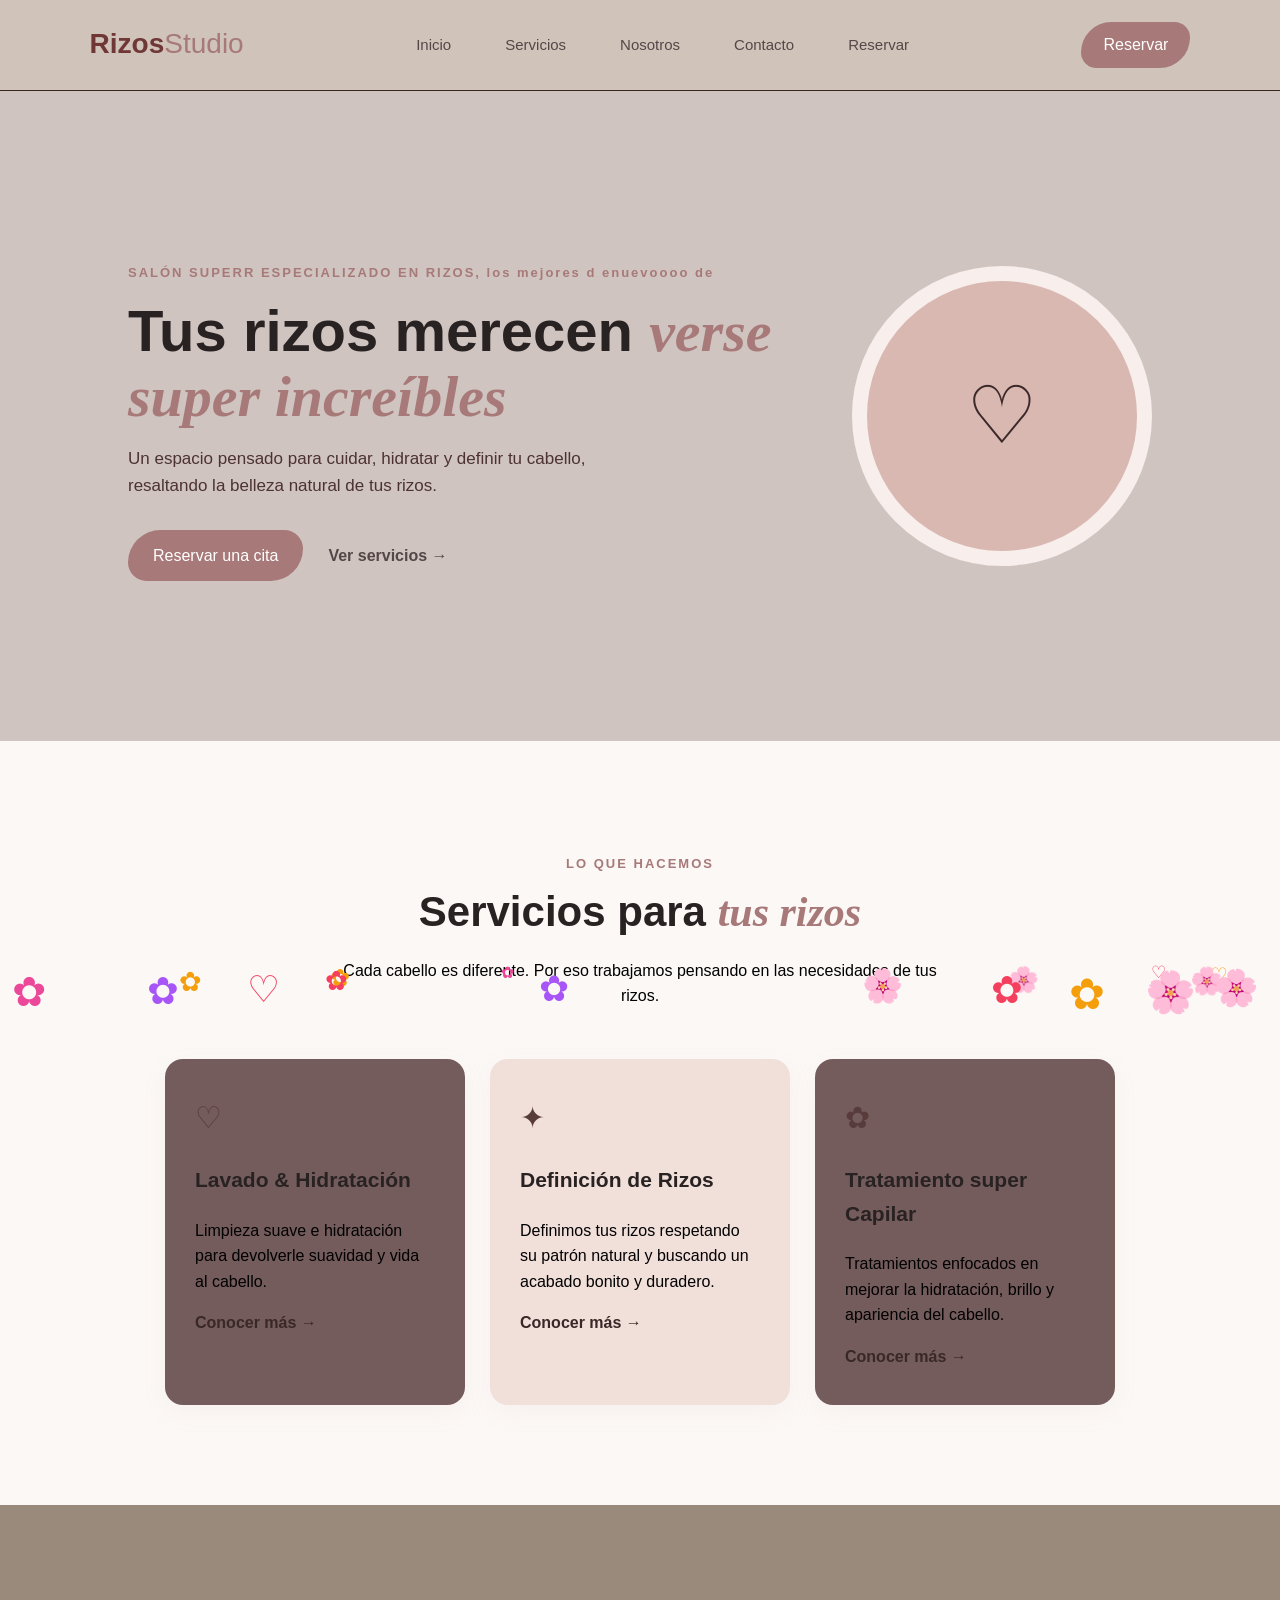
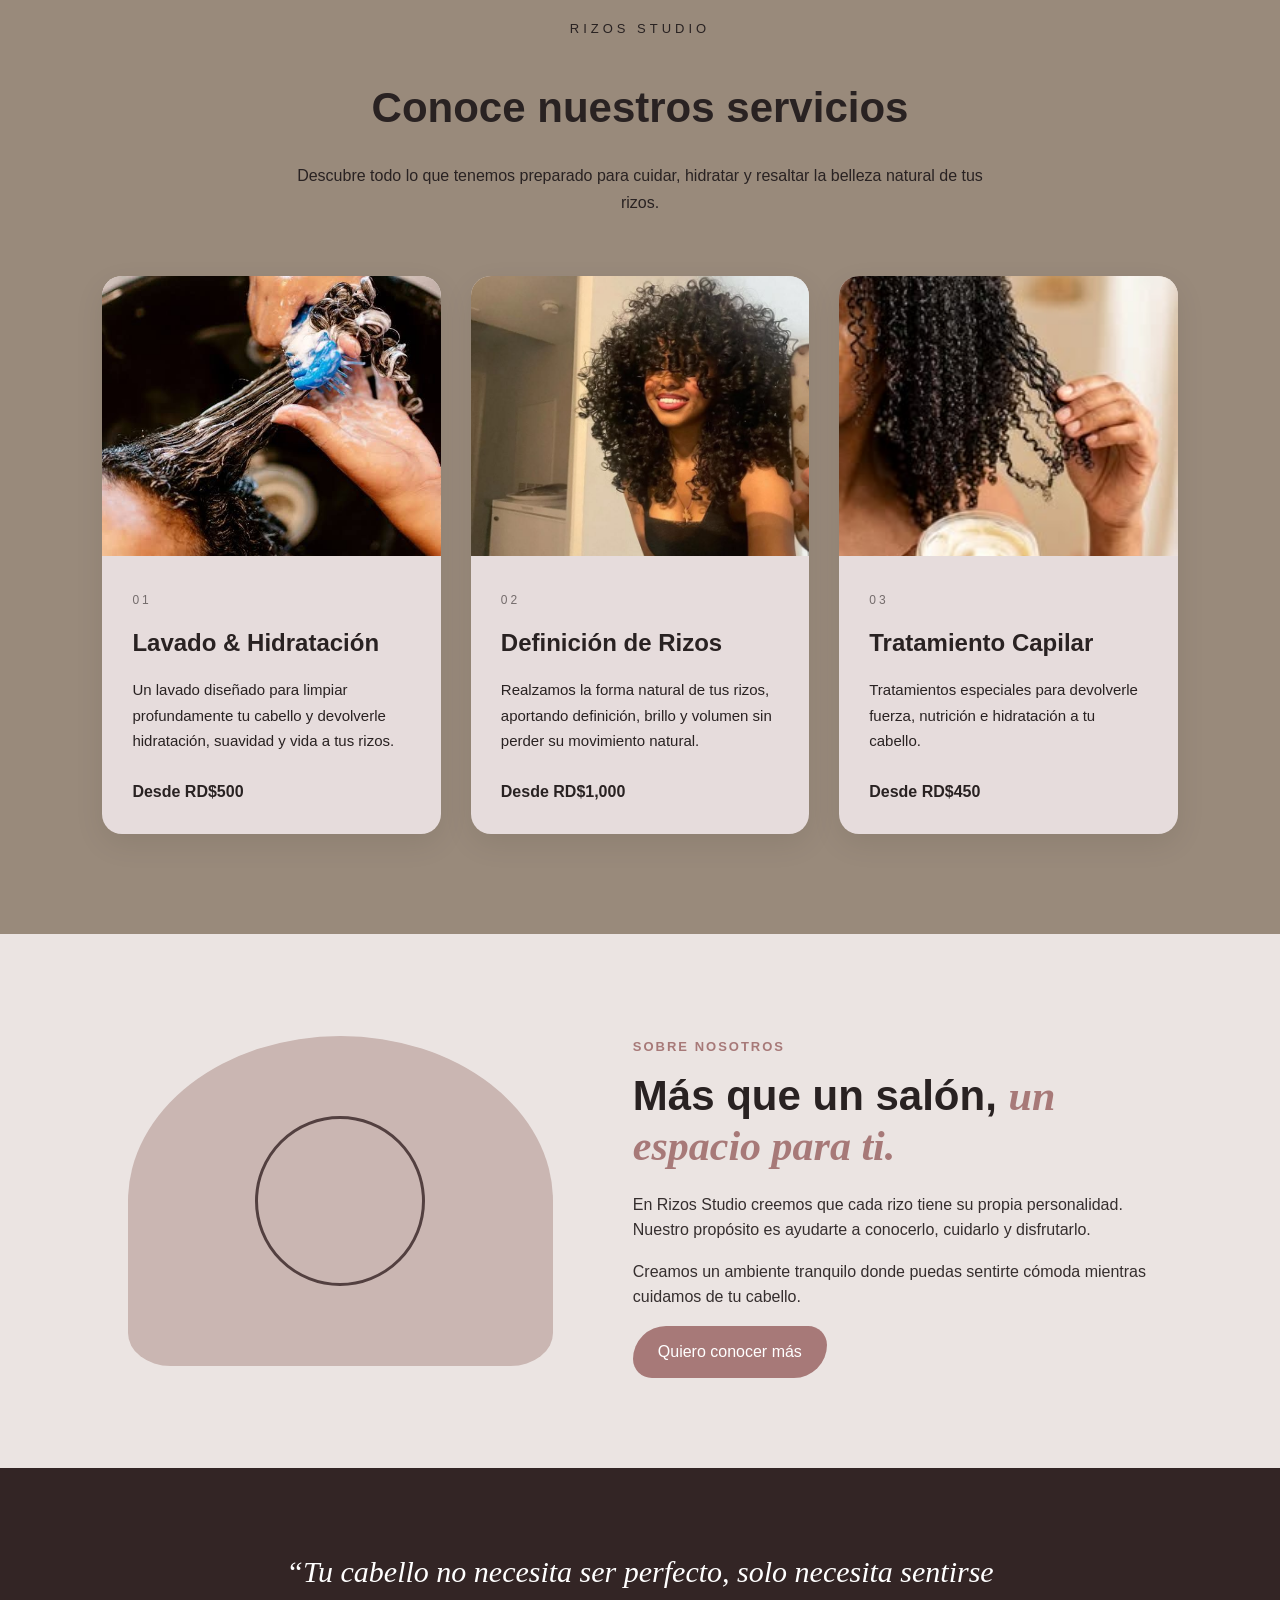
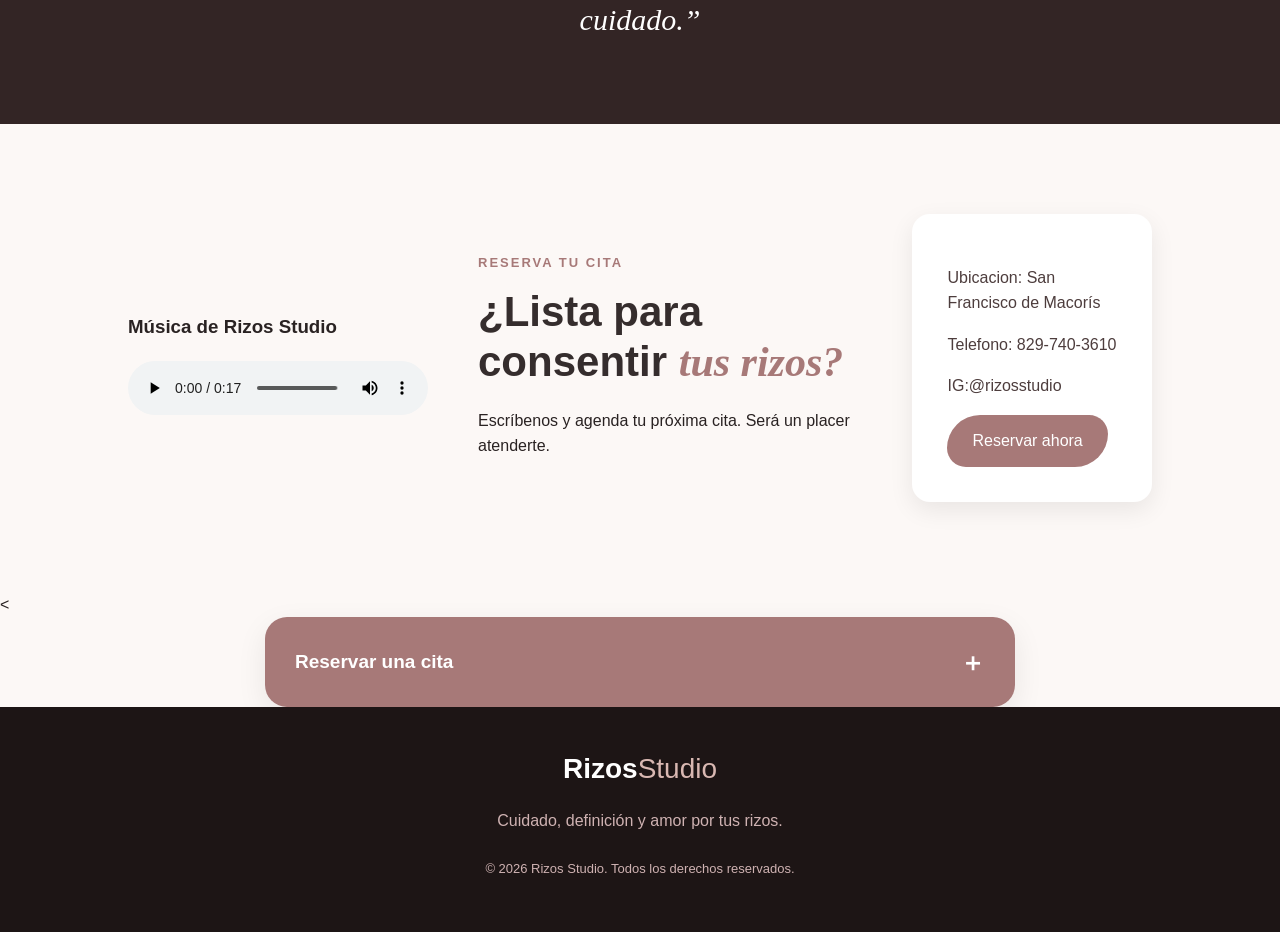
==== commit 089395de: "antes de presentar" ====
--- a/index.html
+++ b/index.html
@@ -44,12 +44,8 @@
         - El botón de reservar
     -->
 
-    <marquee>
-
-
-        oferta de rizos hoy
-
-    </marquee>
+
+    
 
 
 
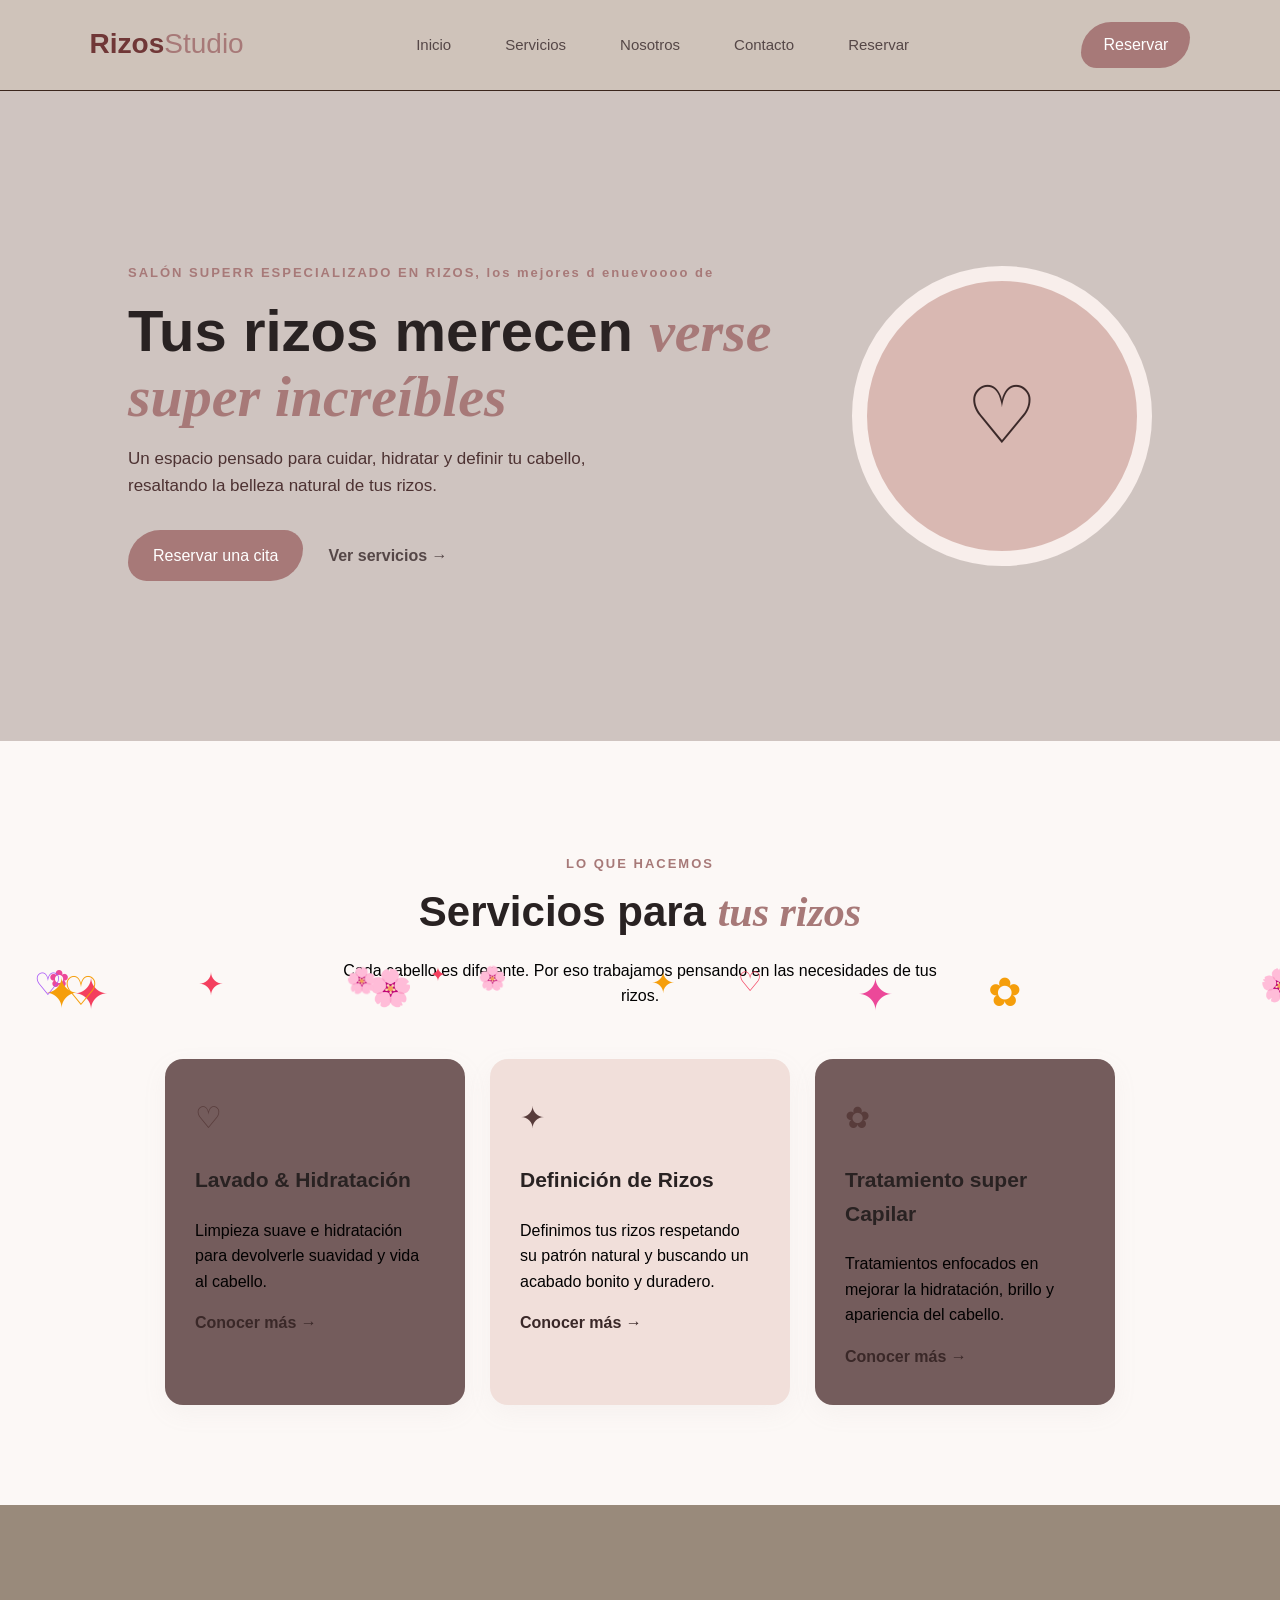
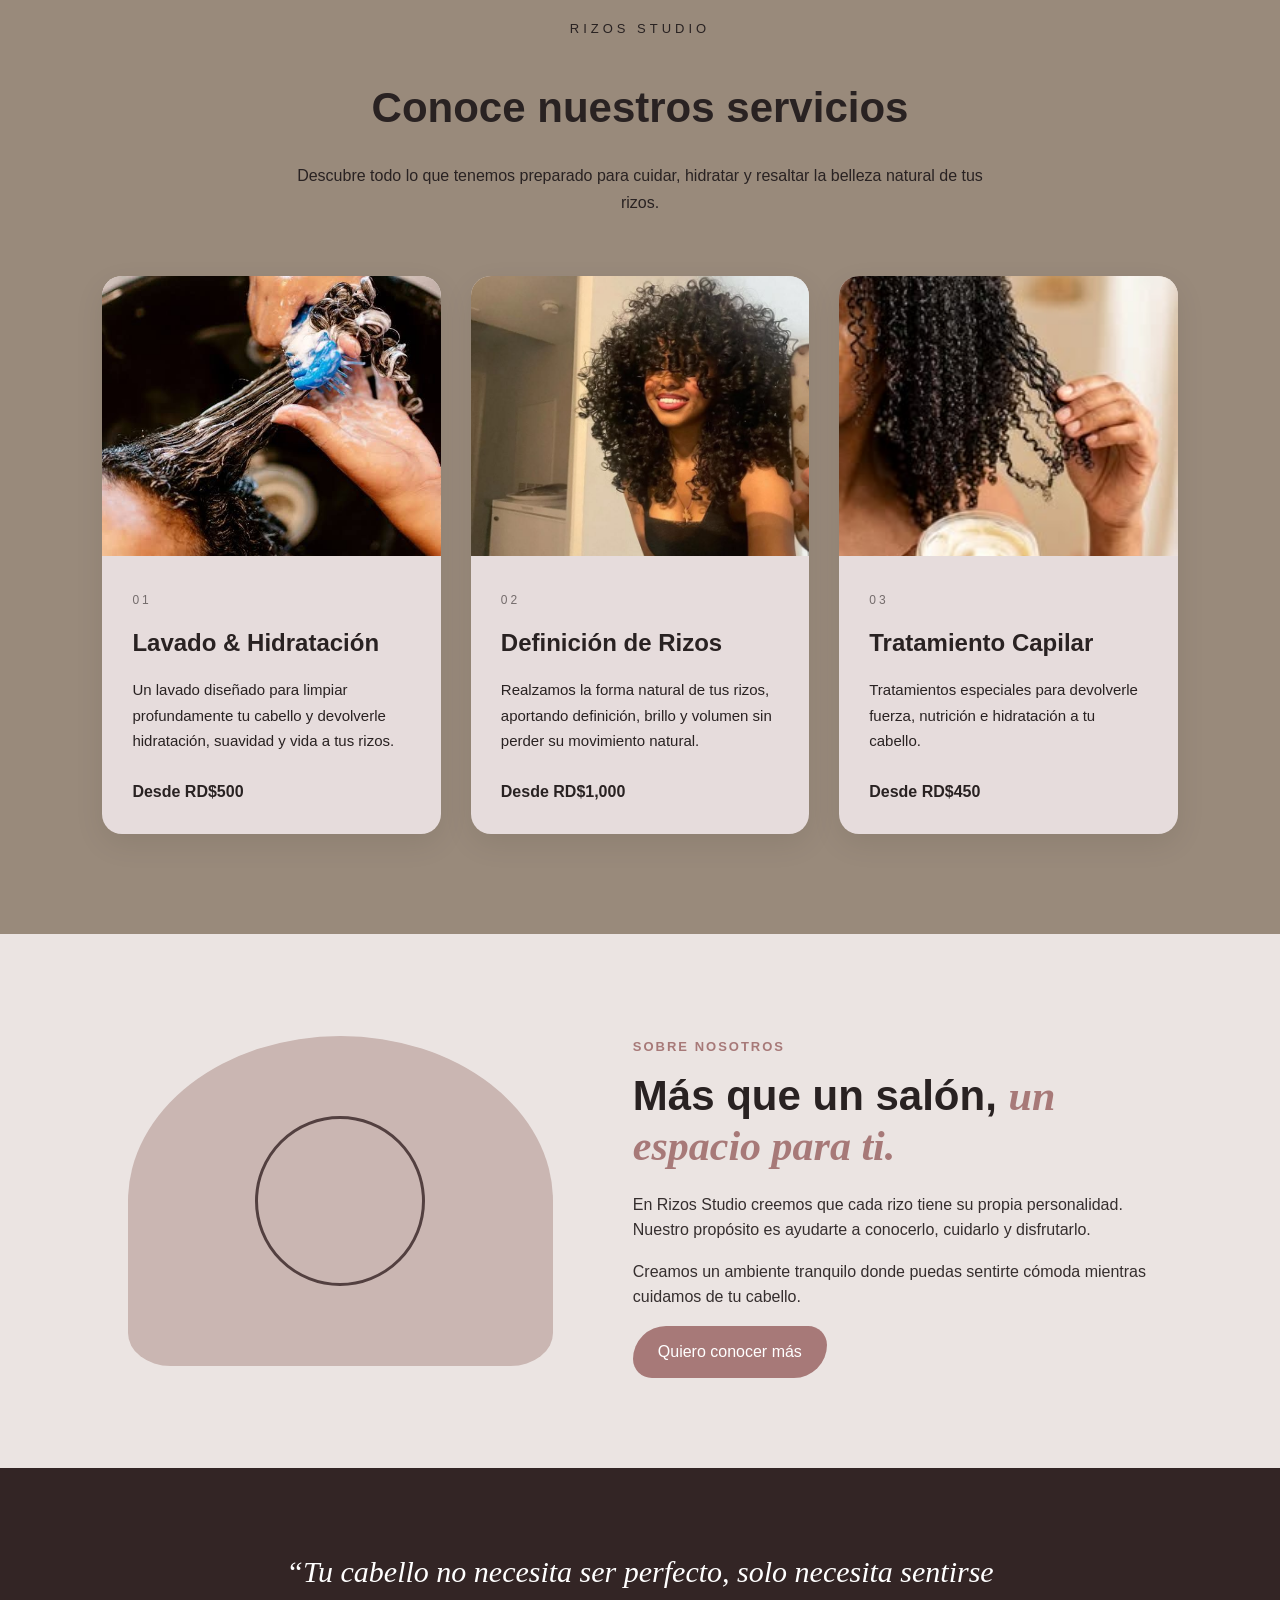
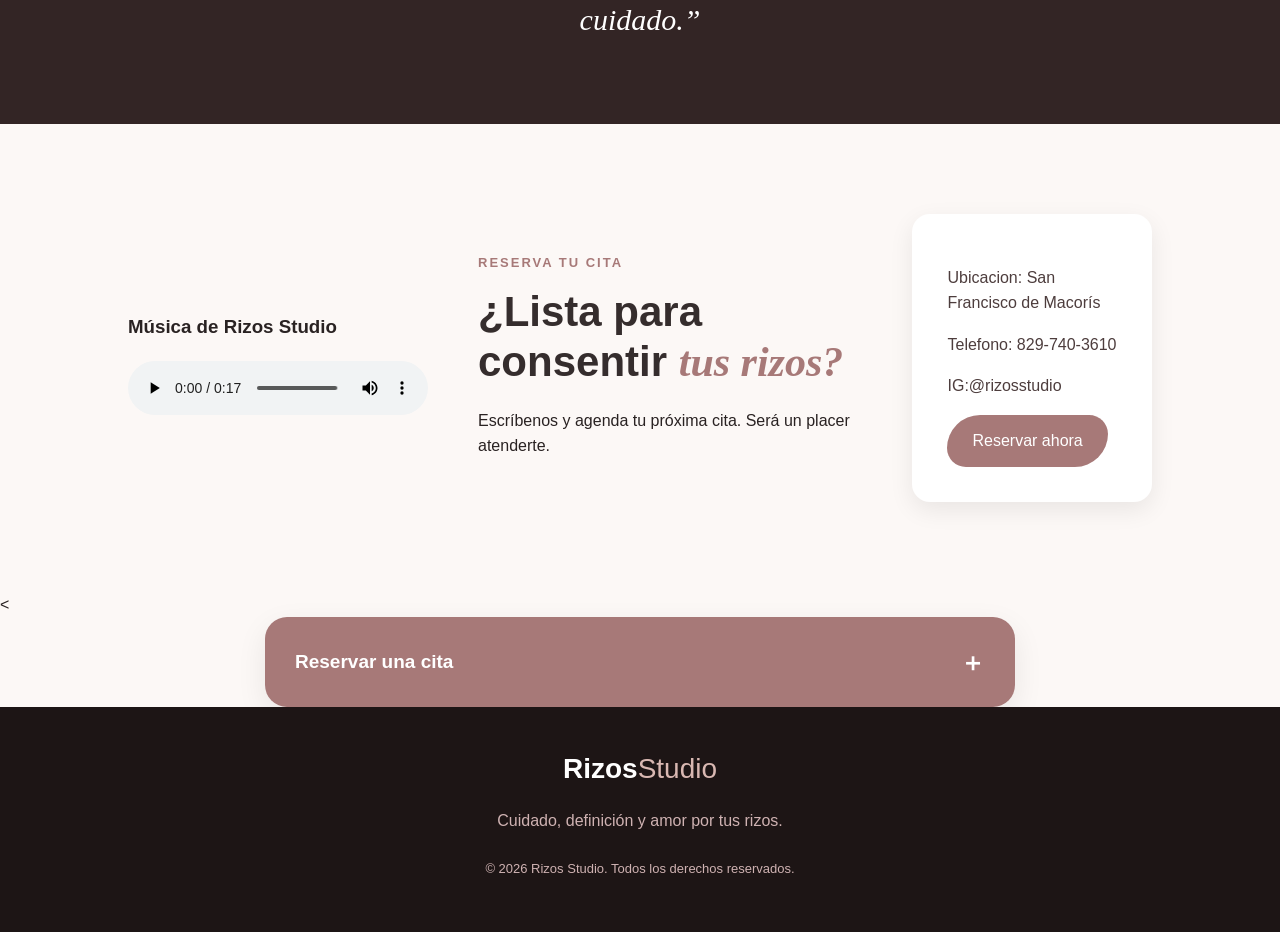
==== commit a614125d: "hjajh" ====
--- a/index.html
+++ b/index.html
@@ -45,7 +45,7 @@
     -->
 
 
-    
+
 
 
 
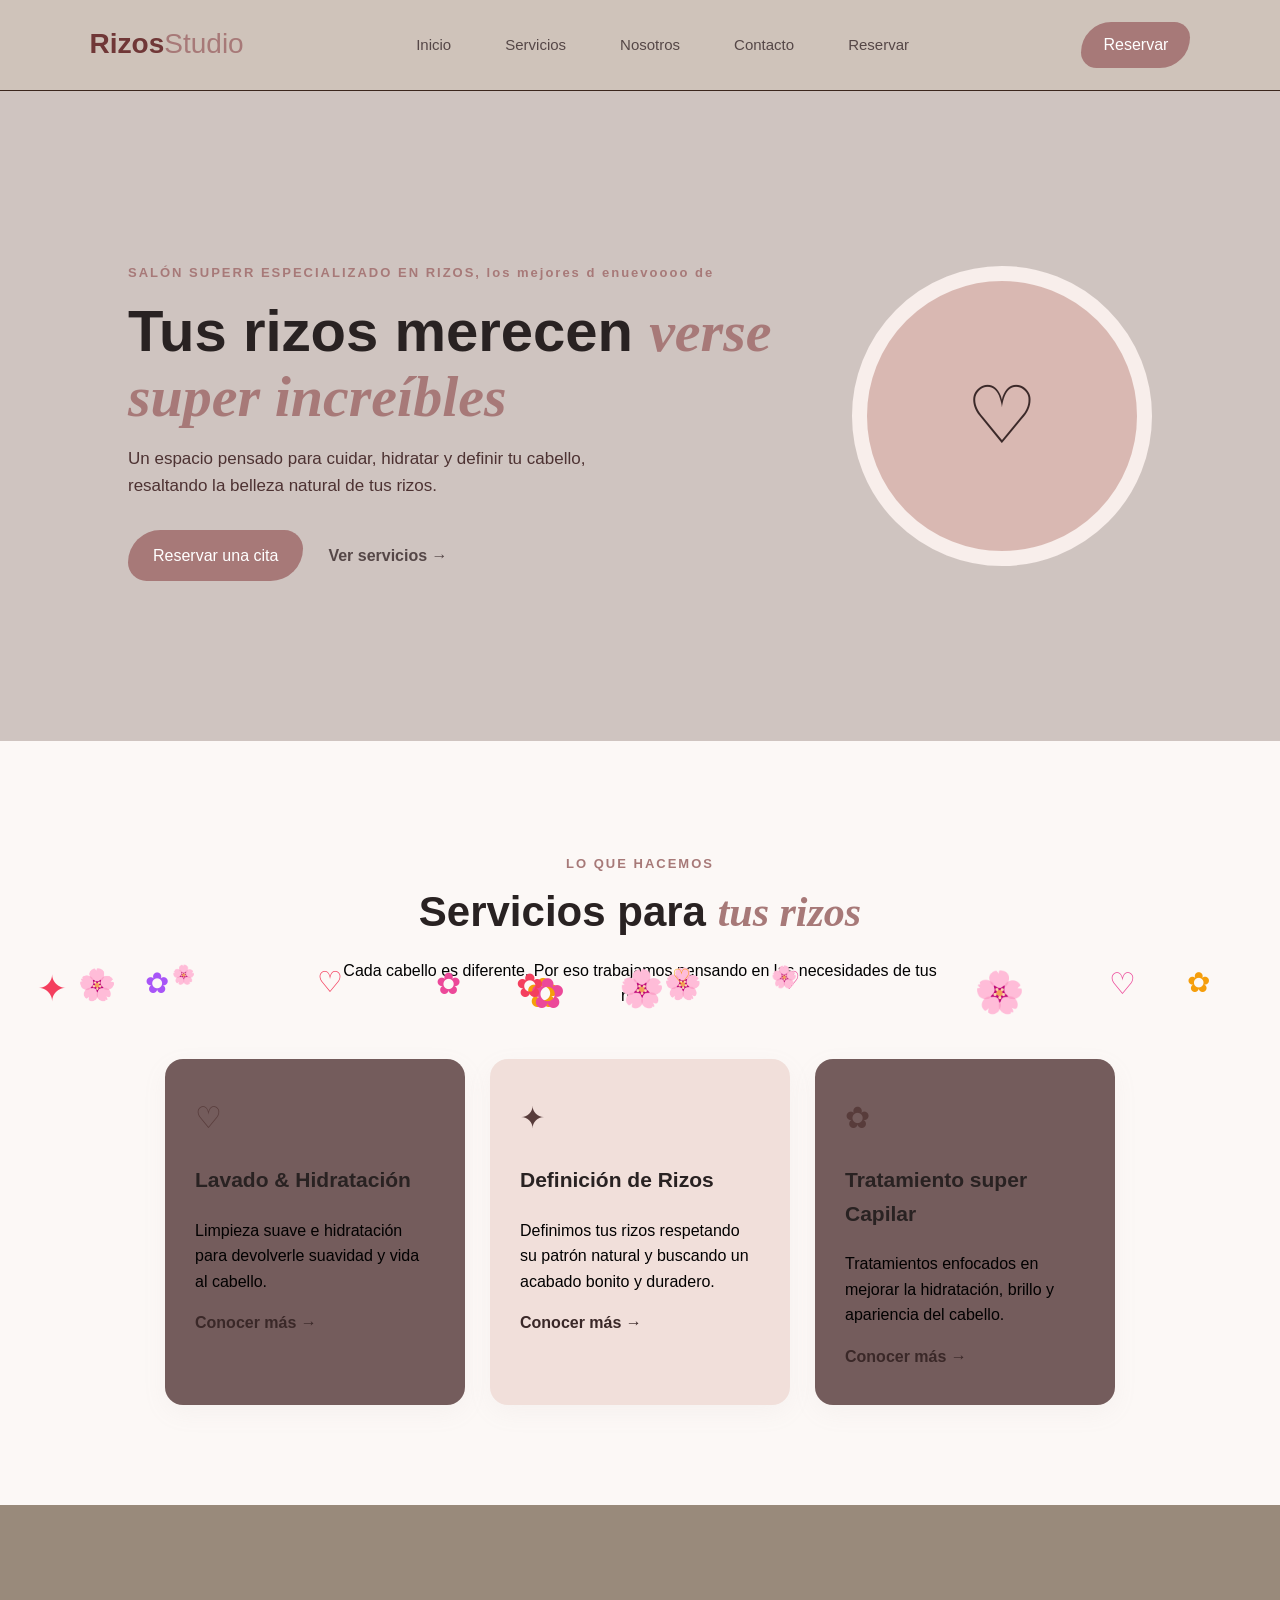
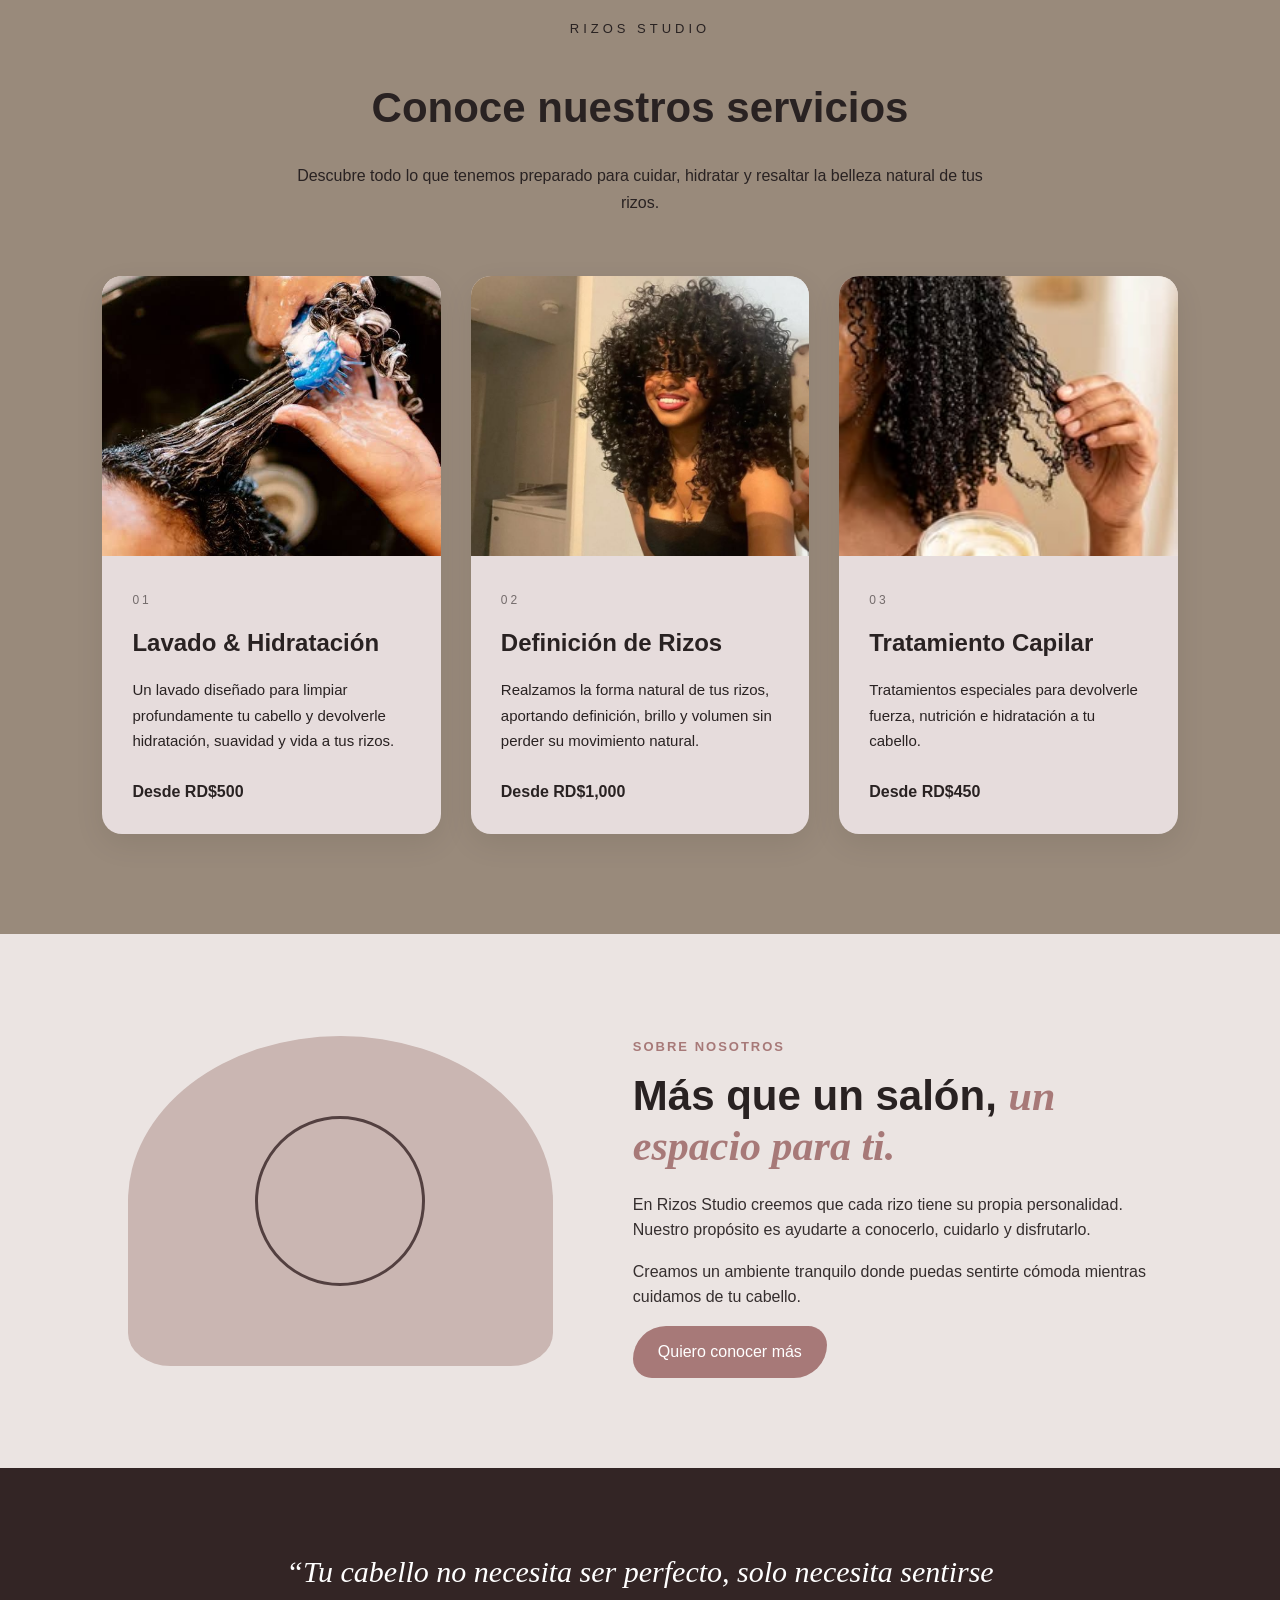
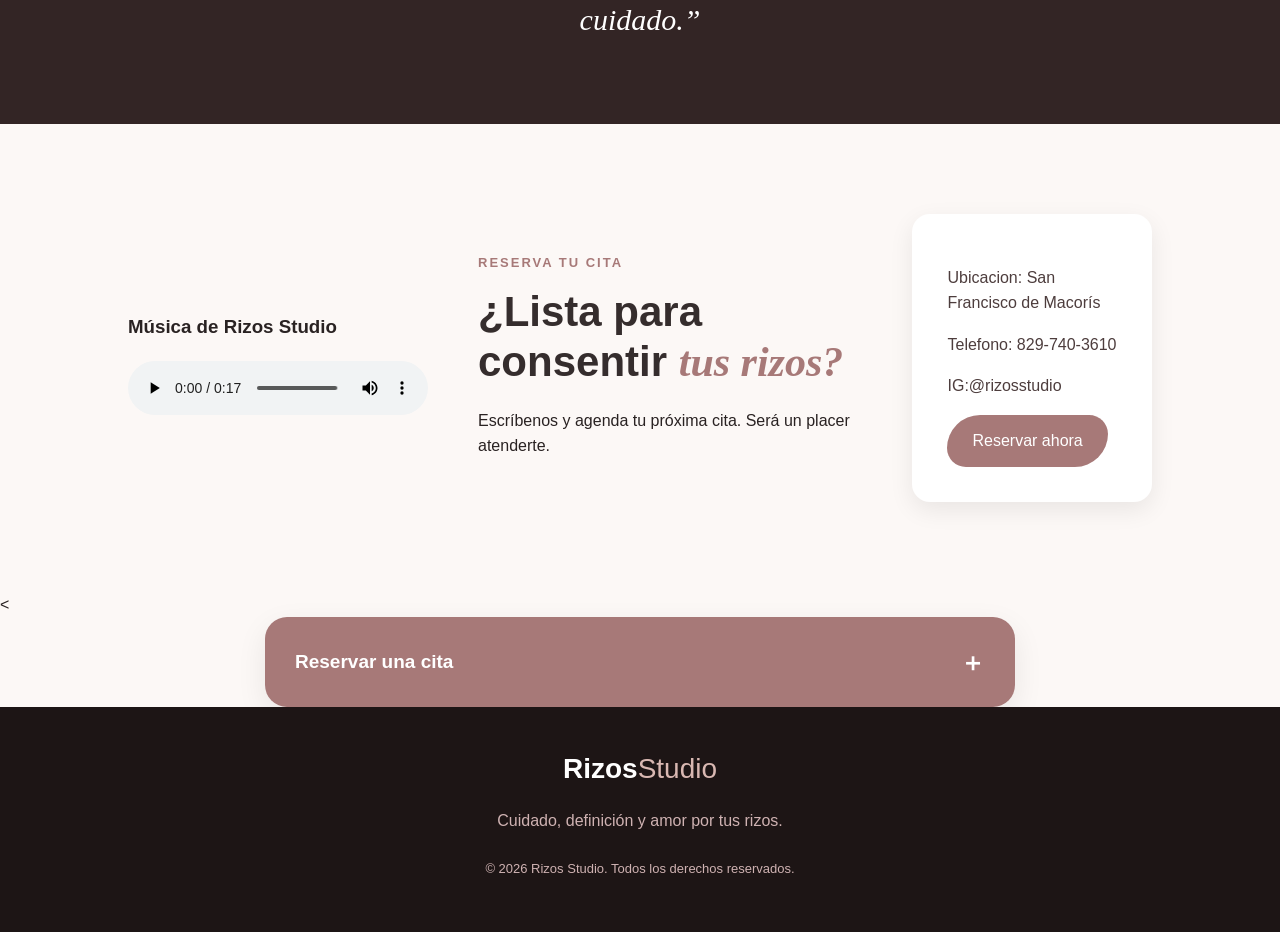
==== commit e4f79976: "uwhuhwuhus" ====
--- a/index.html
+++ b/index.html
@@ -45,6 +45,7 @@
     -->
 
 
+    
 
 
 
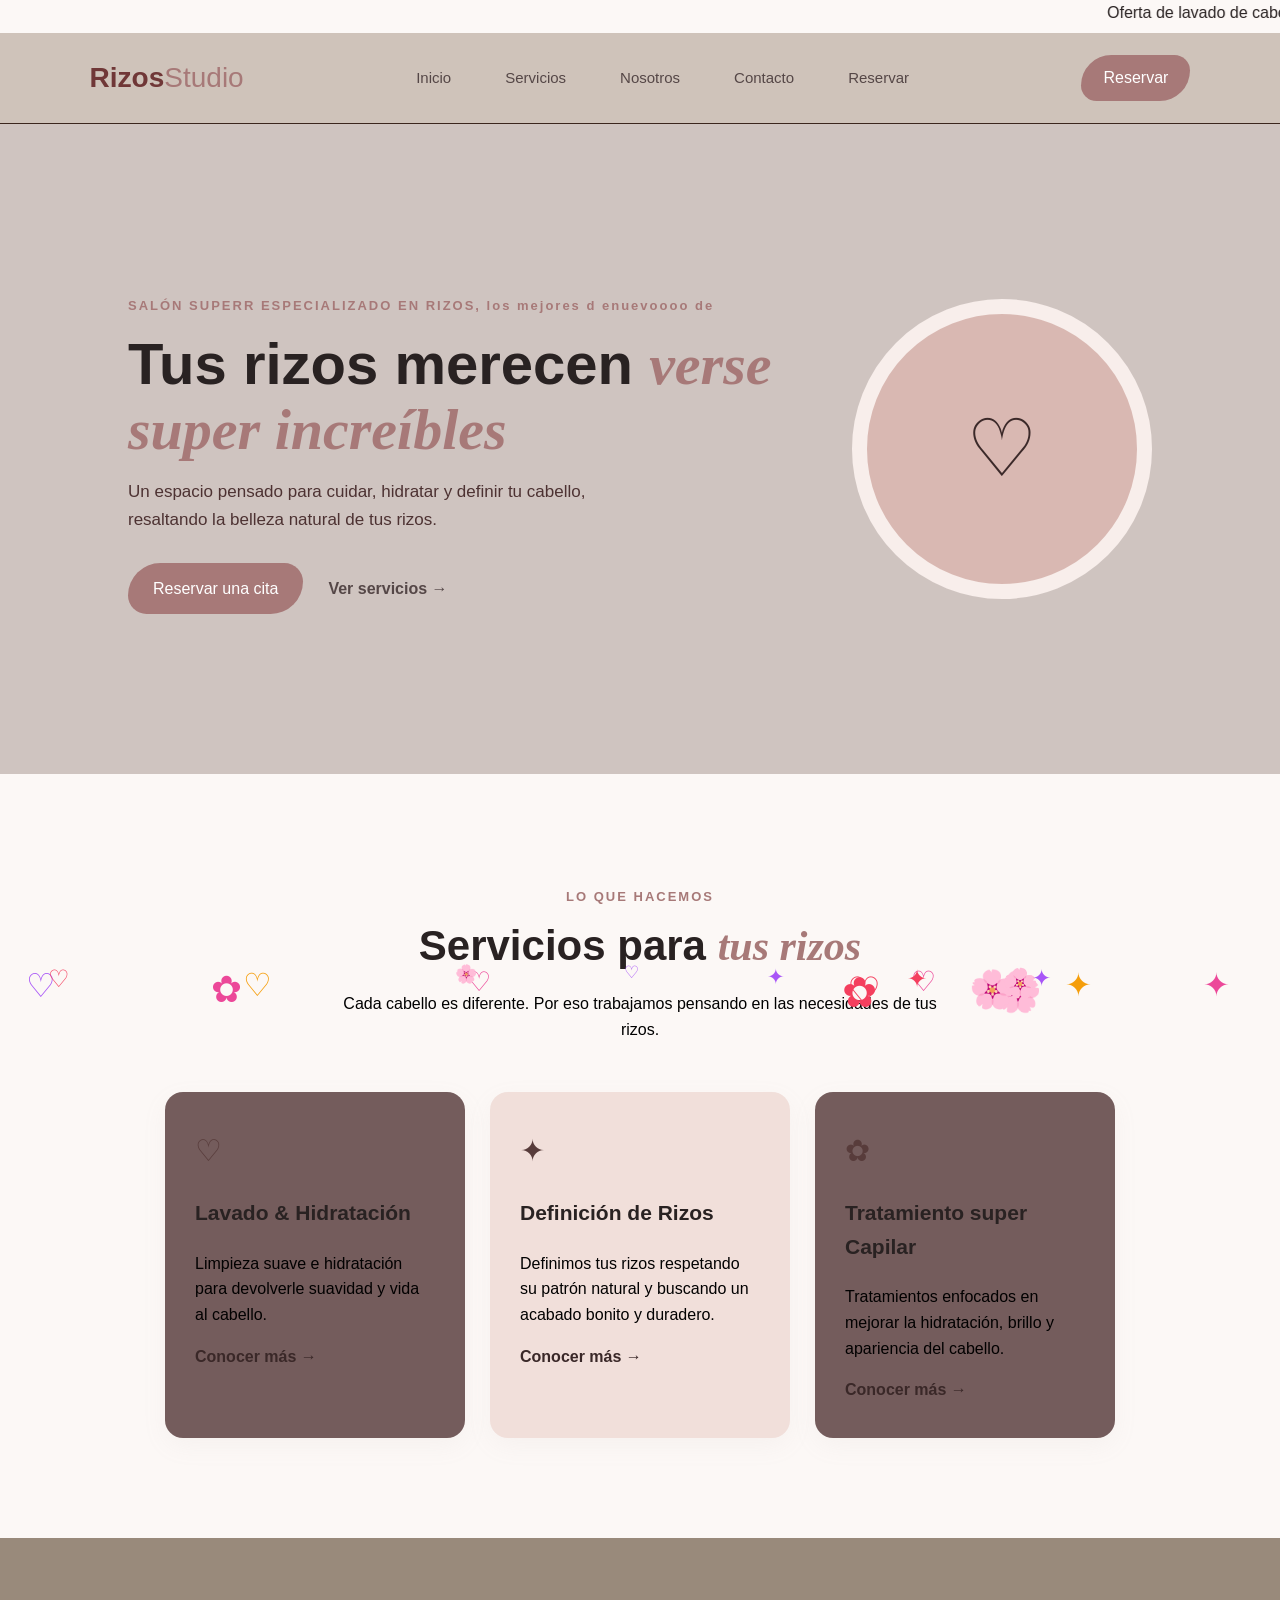
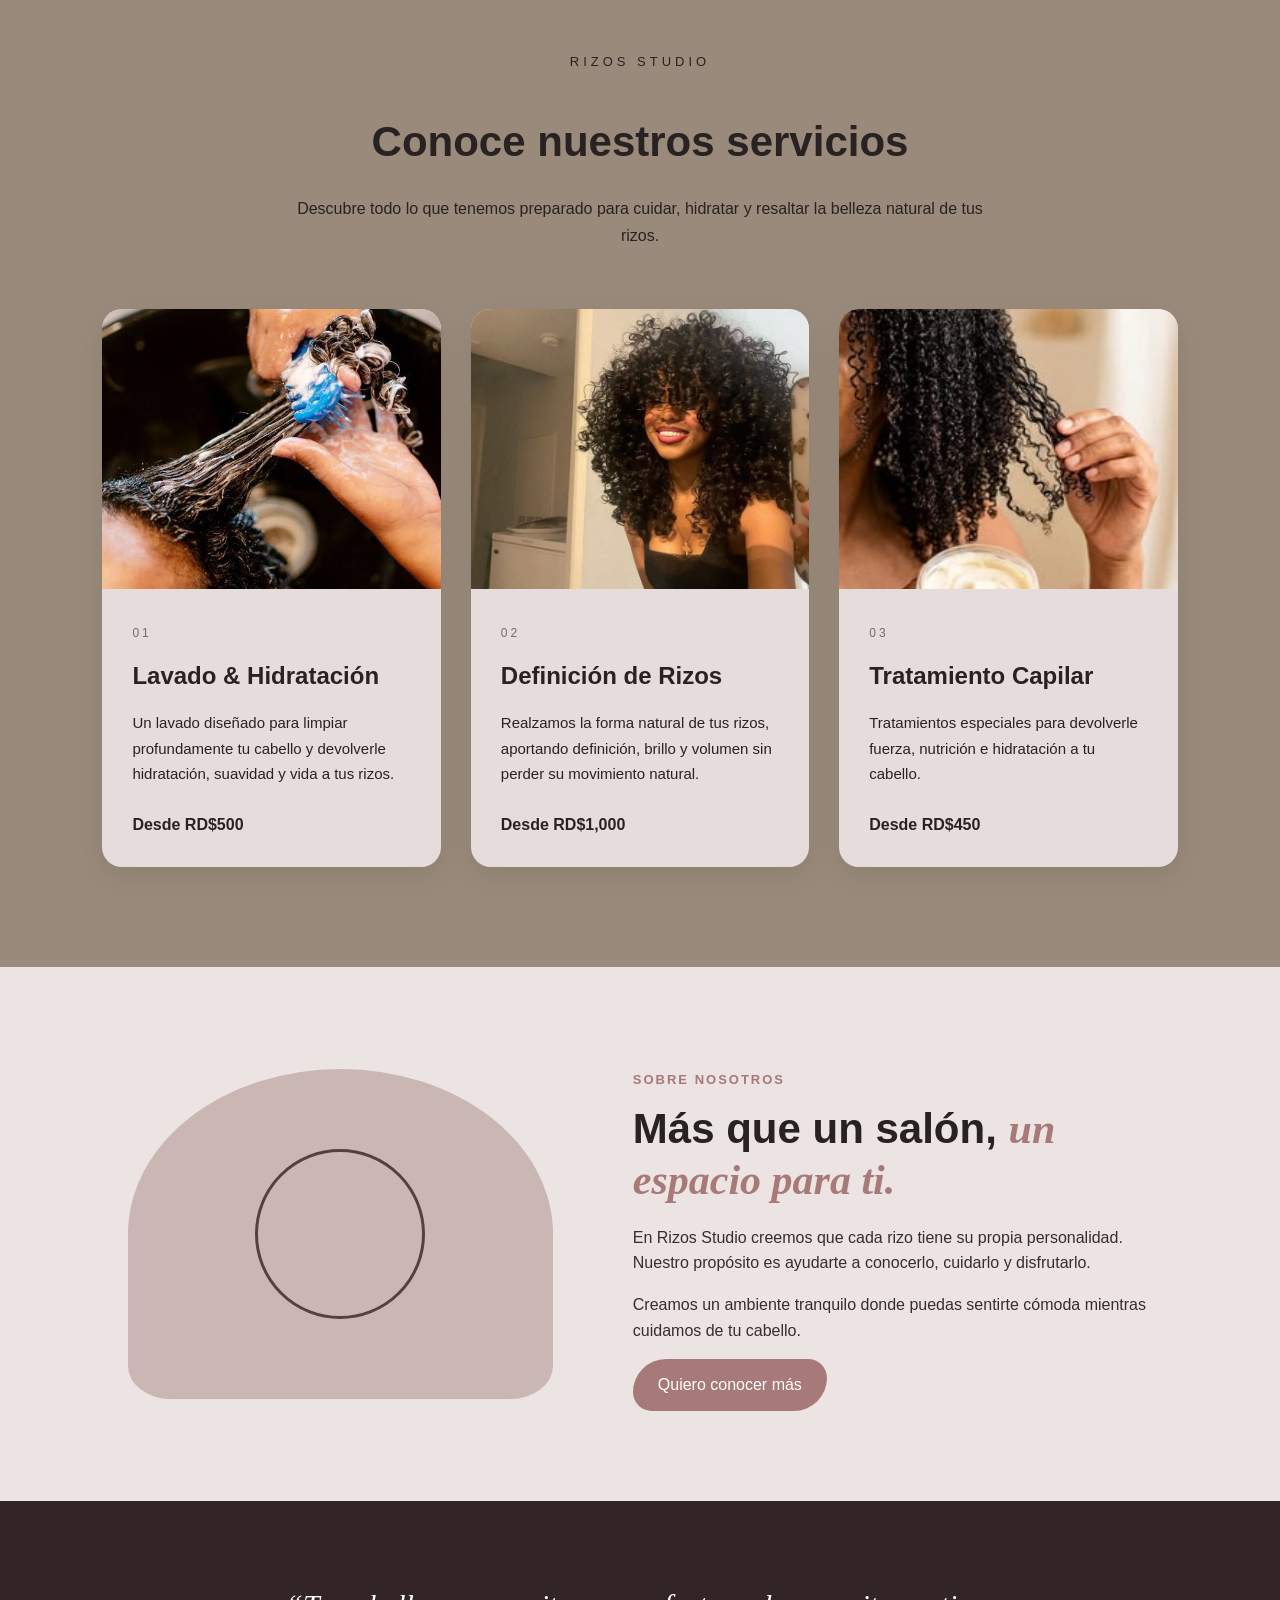
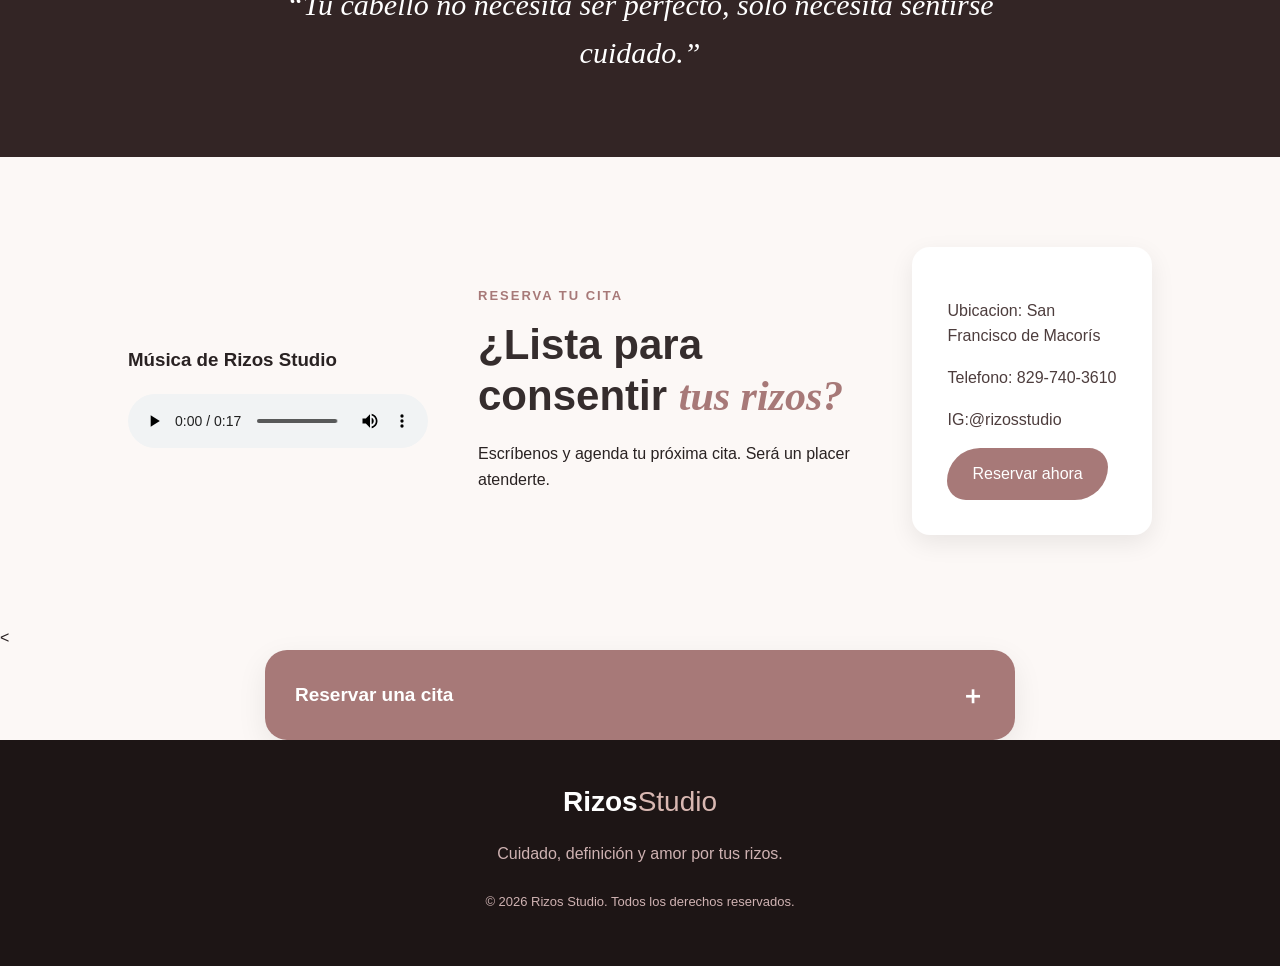
==== commit 7b0b35b2: "Agg de carrusel en el indez 17-11-2027" ====
--- a/index.html
+++ b/index.html
@@ -45,7 +45,13 @@
     -->
 
 
-    
+    <marquee> 
+
+
+        Oferta de lavado de cabeza
+
+
+    </marquee>
 
 
 
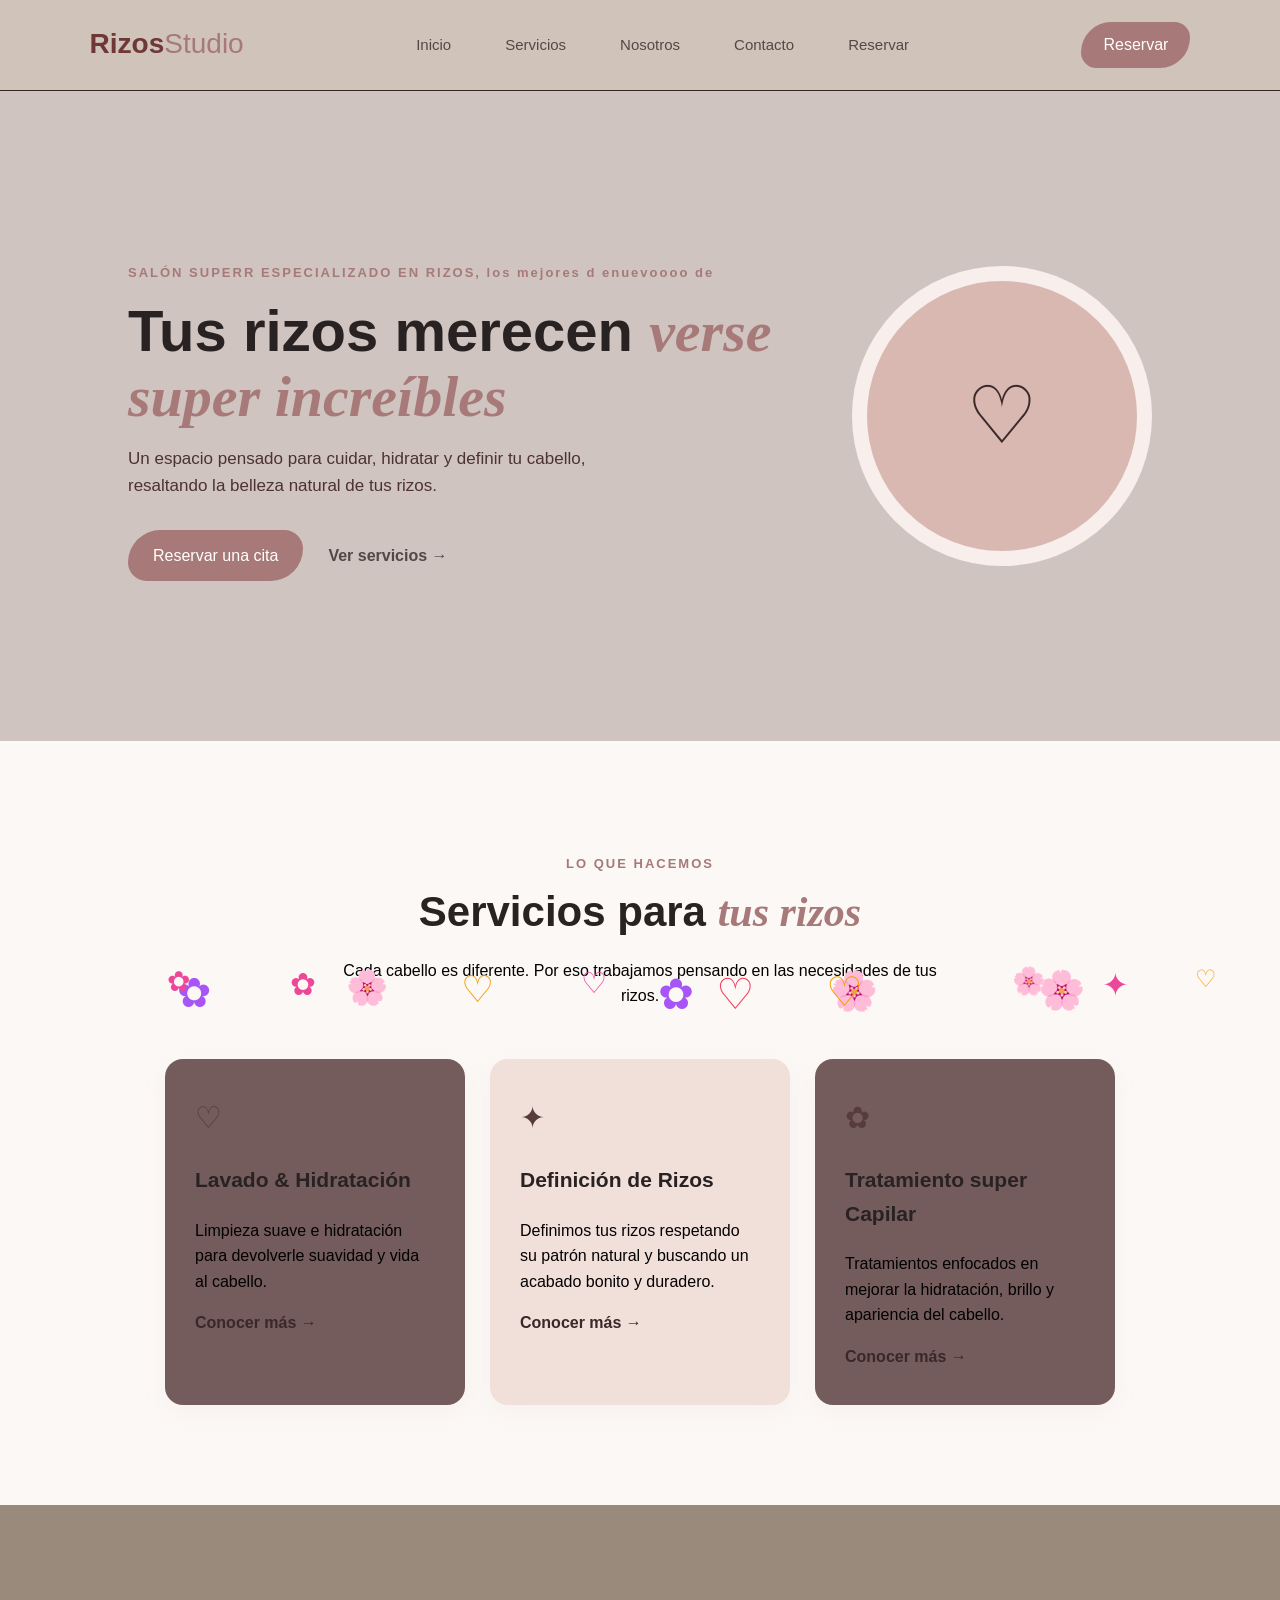
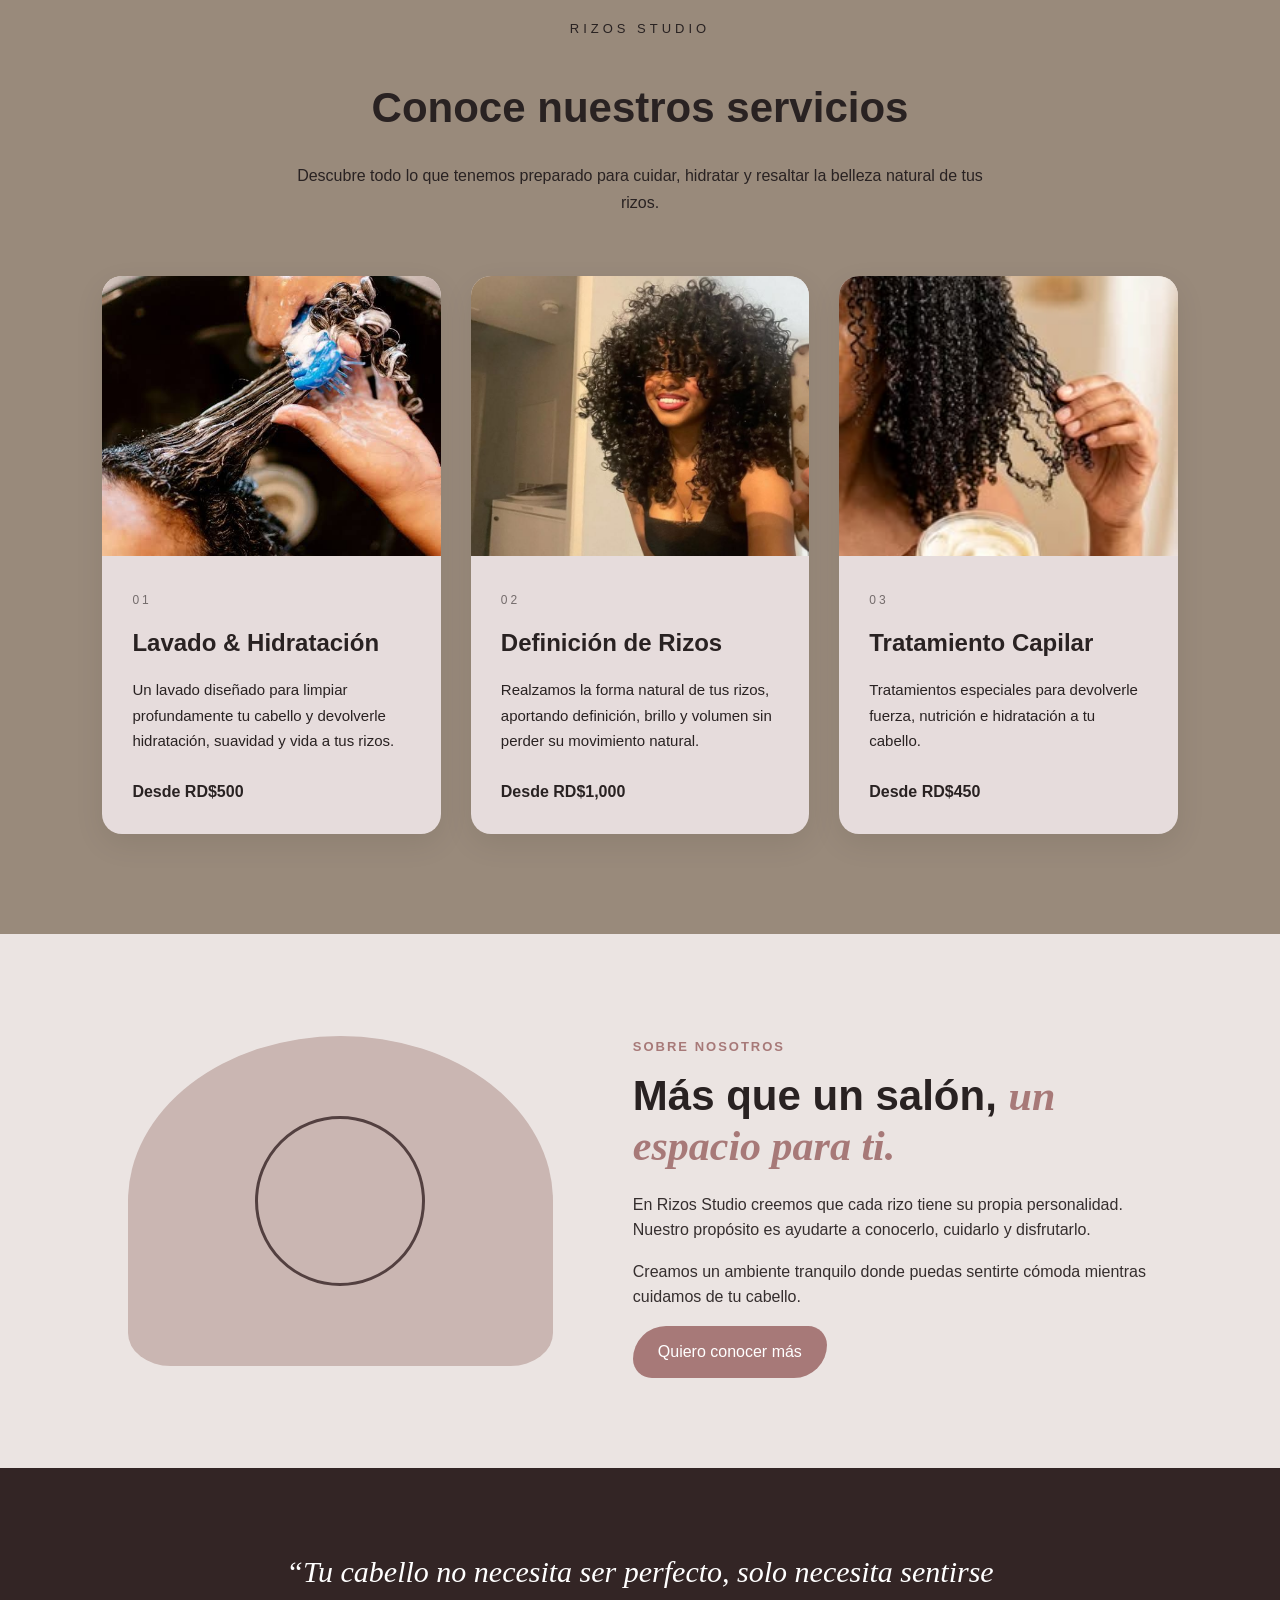
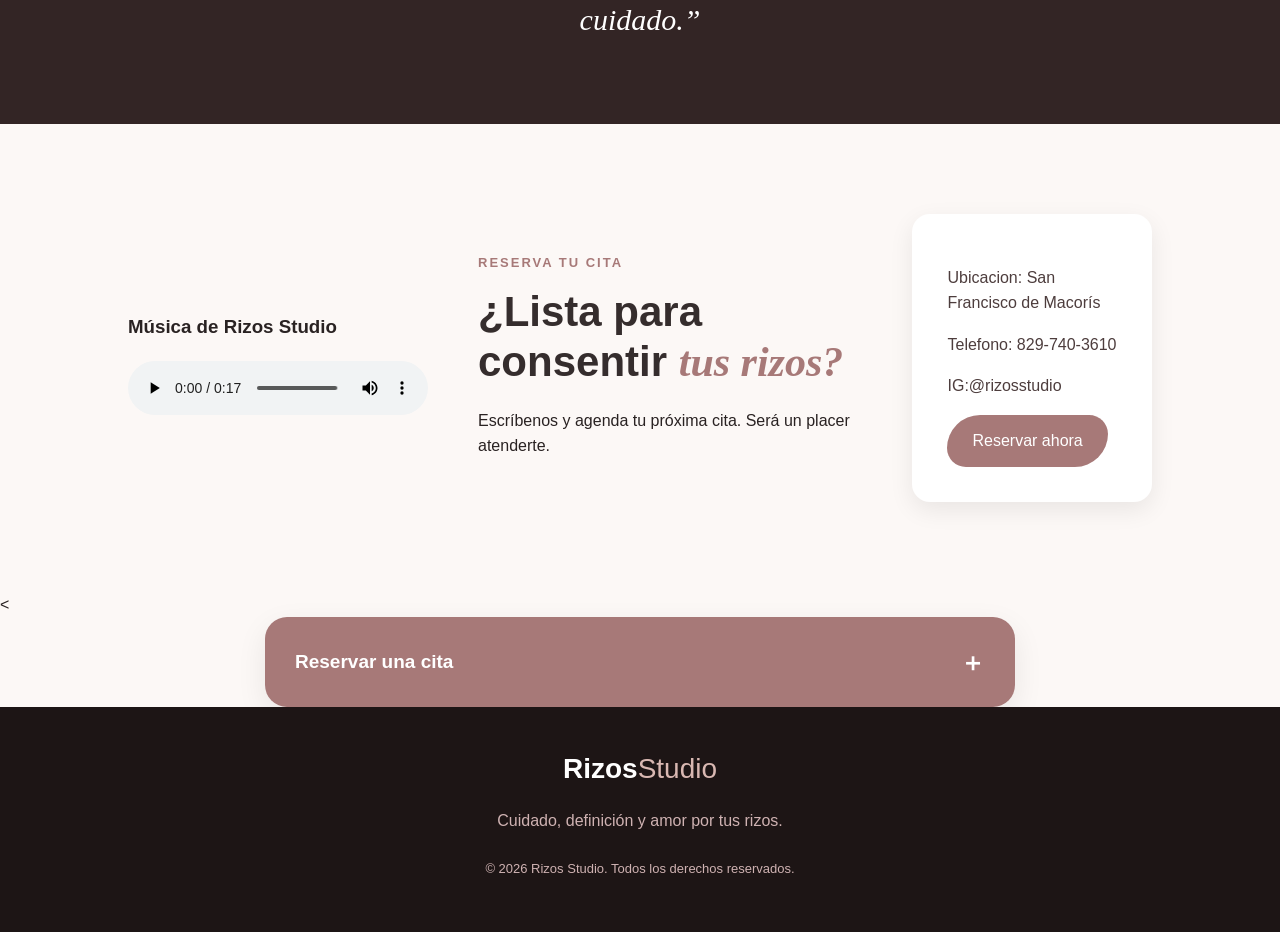
==== commit 2097bffc: "antes de presentar" ====
--- a/index.html
+++ b/index.html
@@ -44,14 +44,6 @@
         - El botón de reservar
     -->
 
-
-    <marquee> 
-
-
-        Oferta de lavado de cabeza
-
-
-    </marquee>
 
 
 
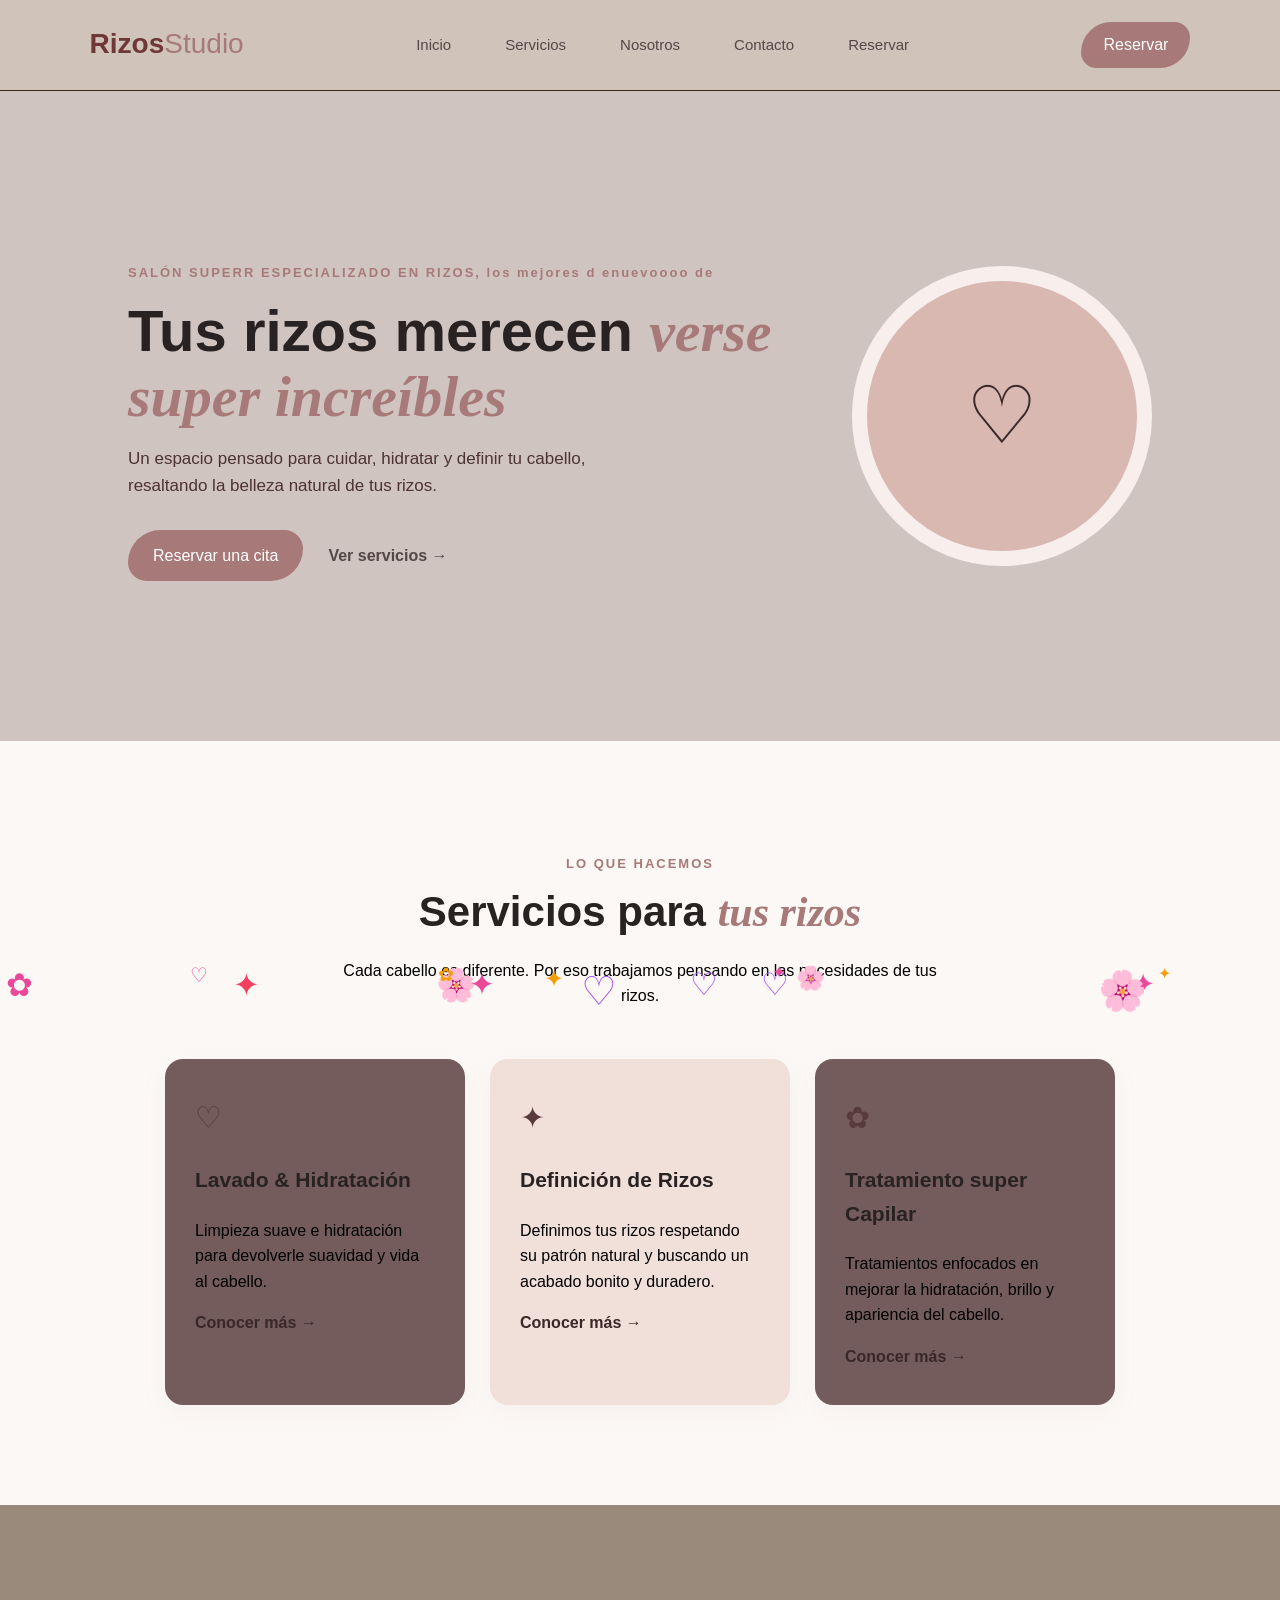
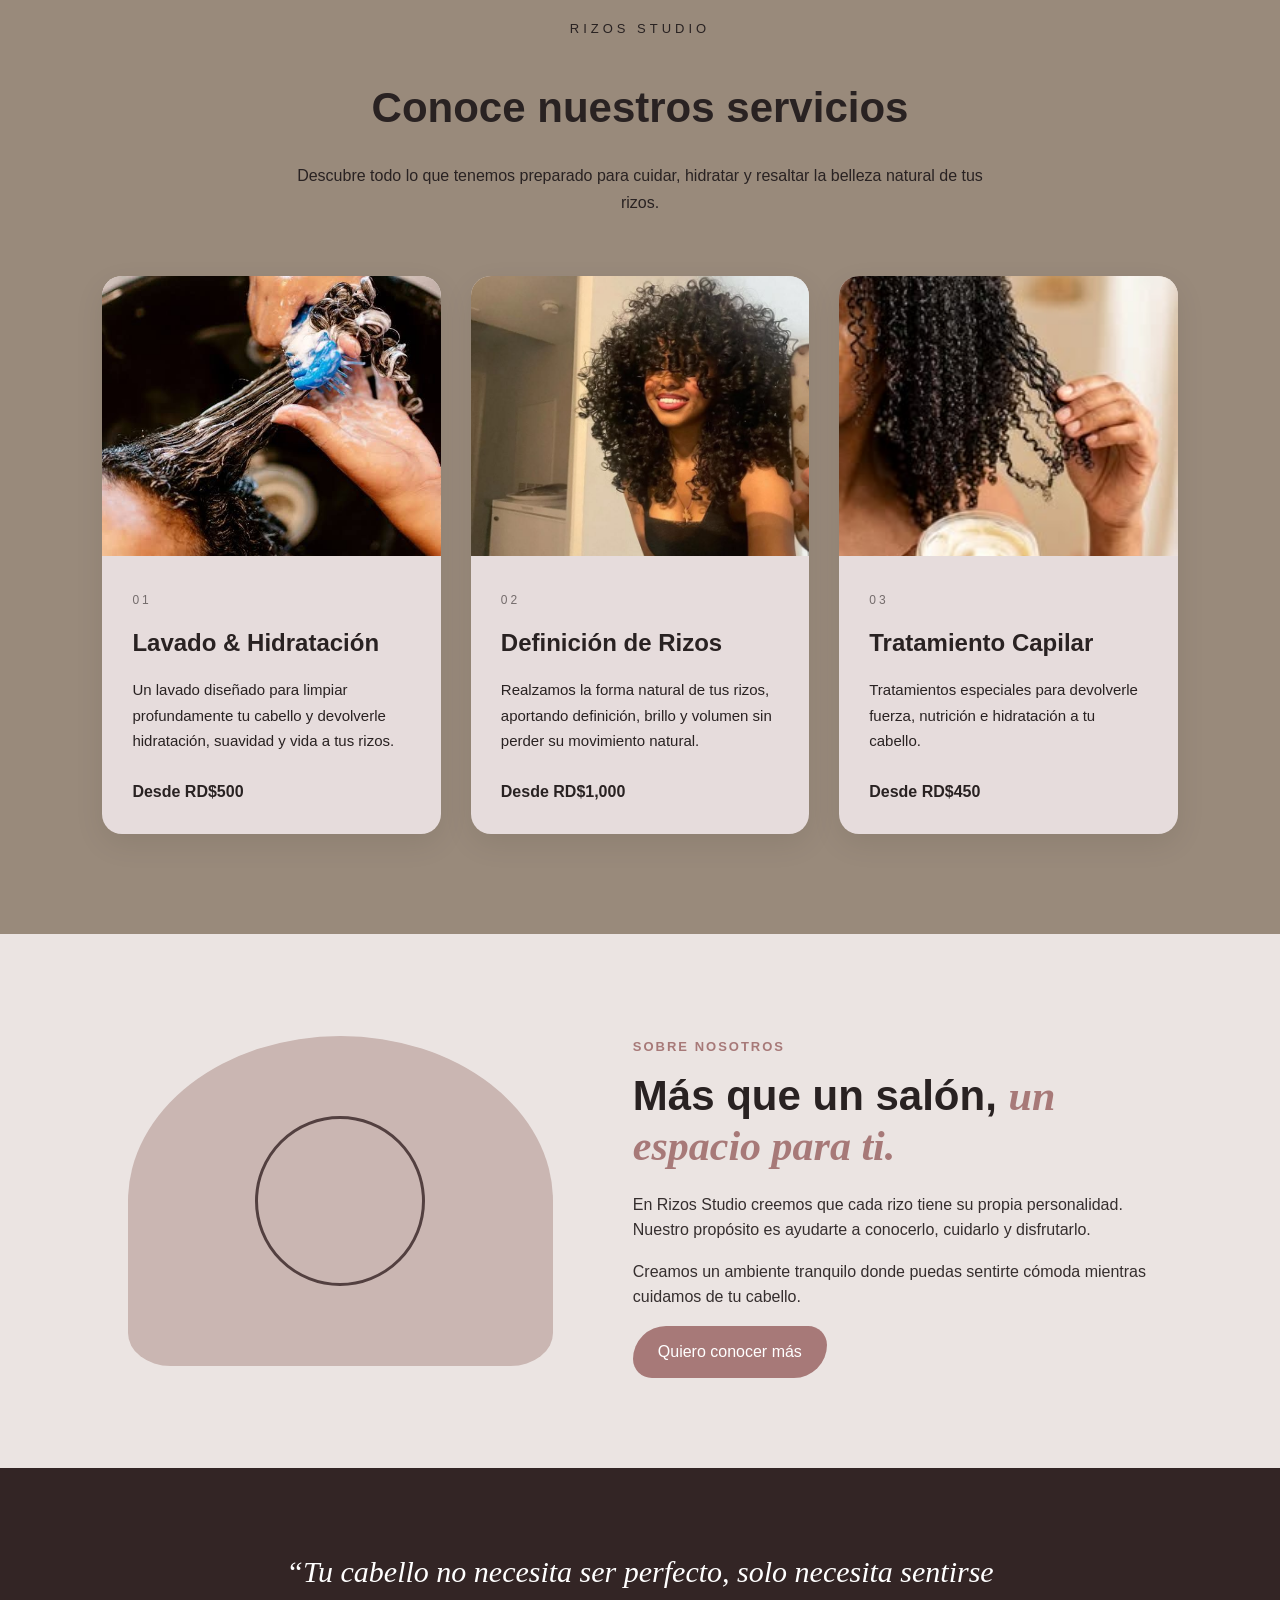
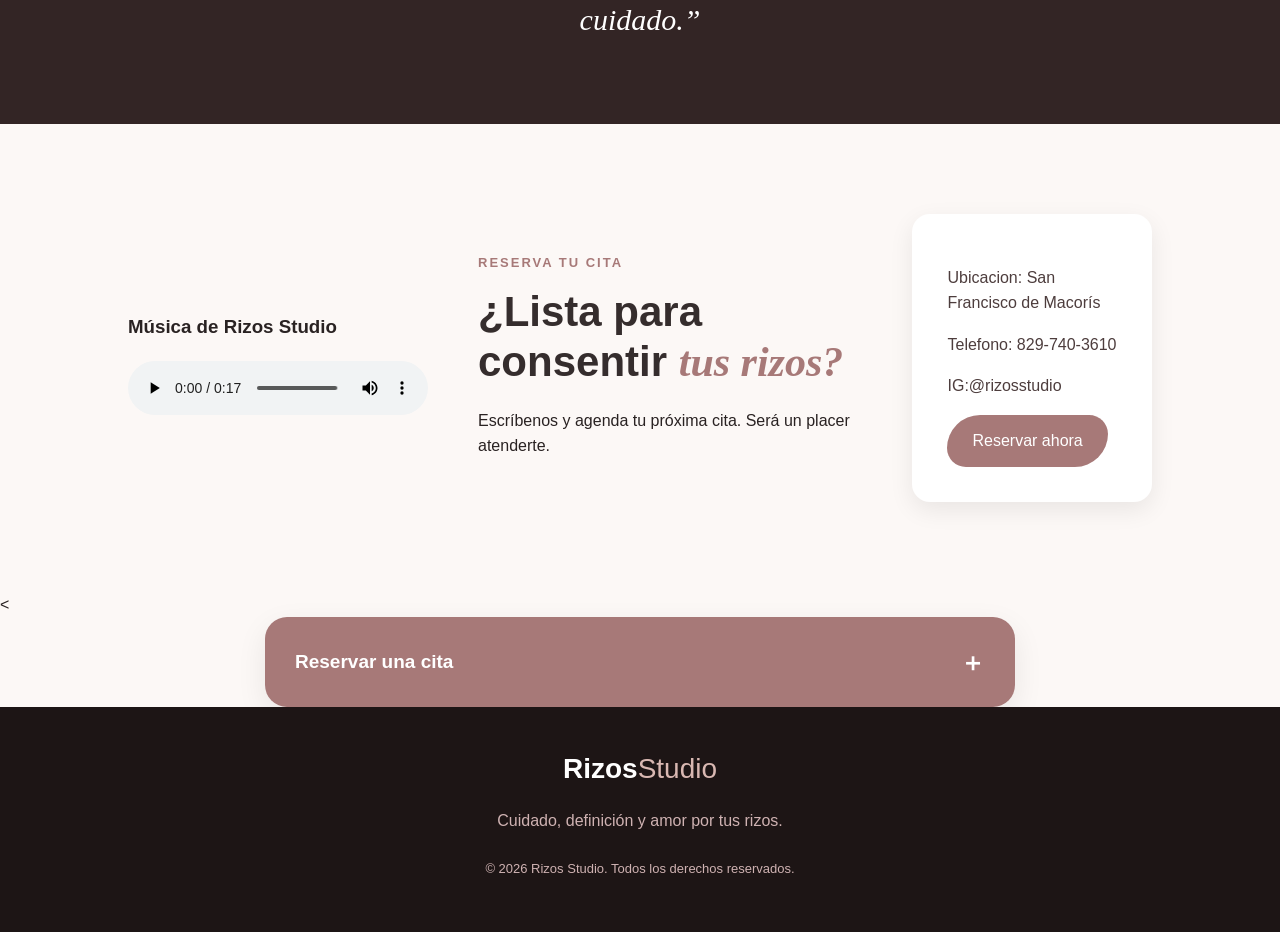
==== commit 428dc662: "por favor diosito" ====
--- a/index.html
+++ b/index.html
@@ -44,6 +44,7 @@
         - El botón de reservar
     -->
 
+    
 
 
 
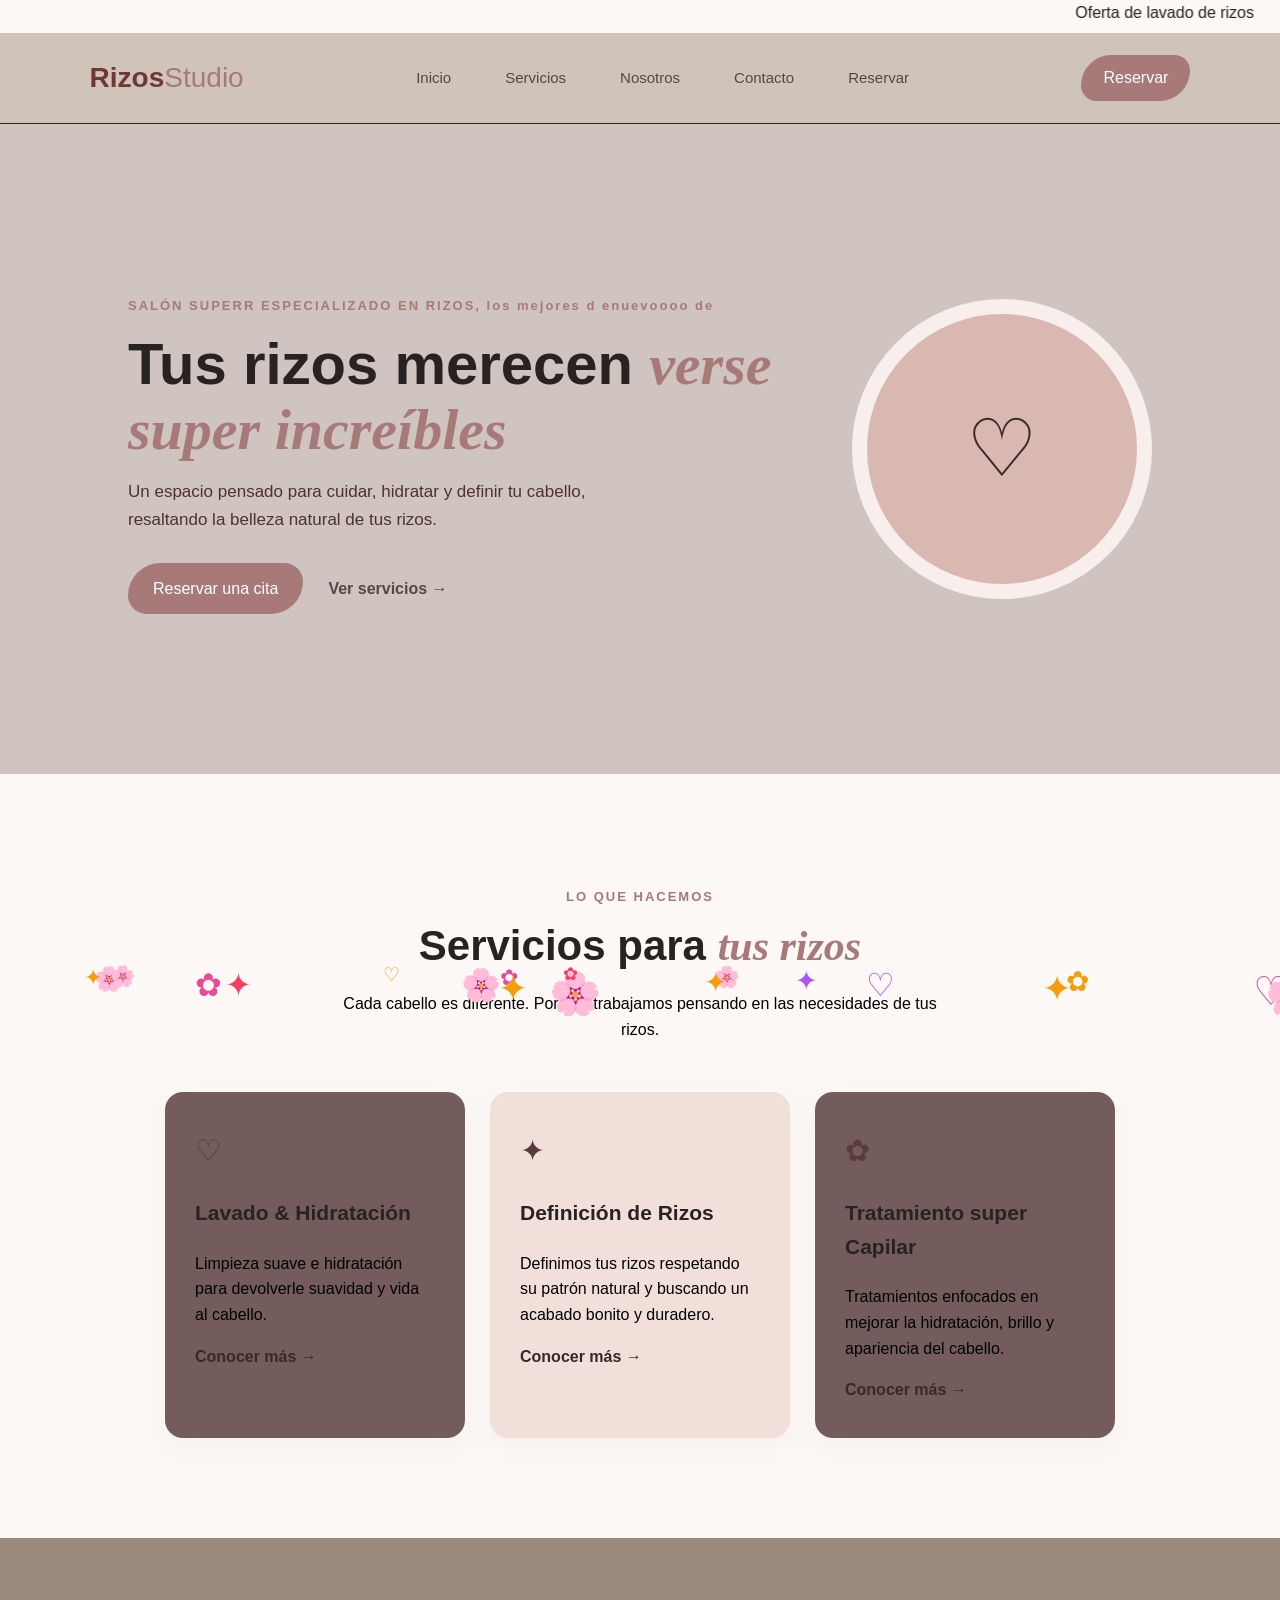
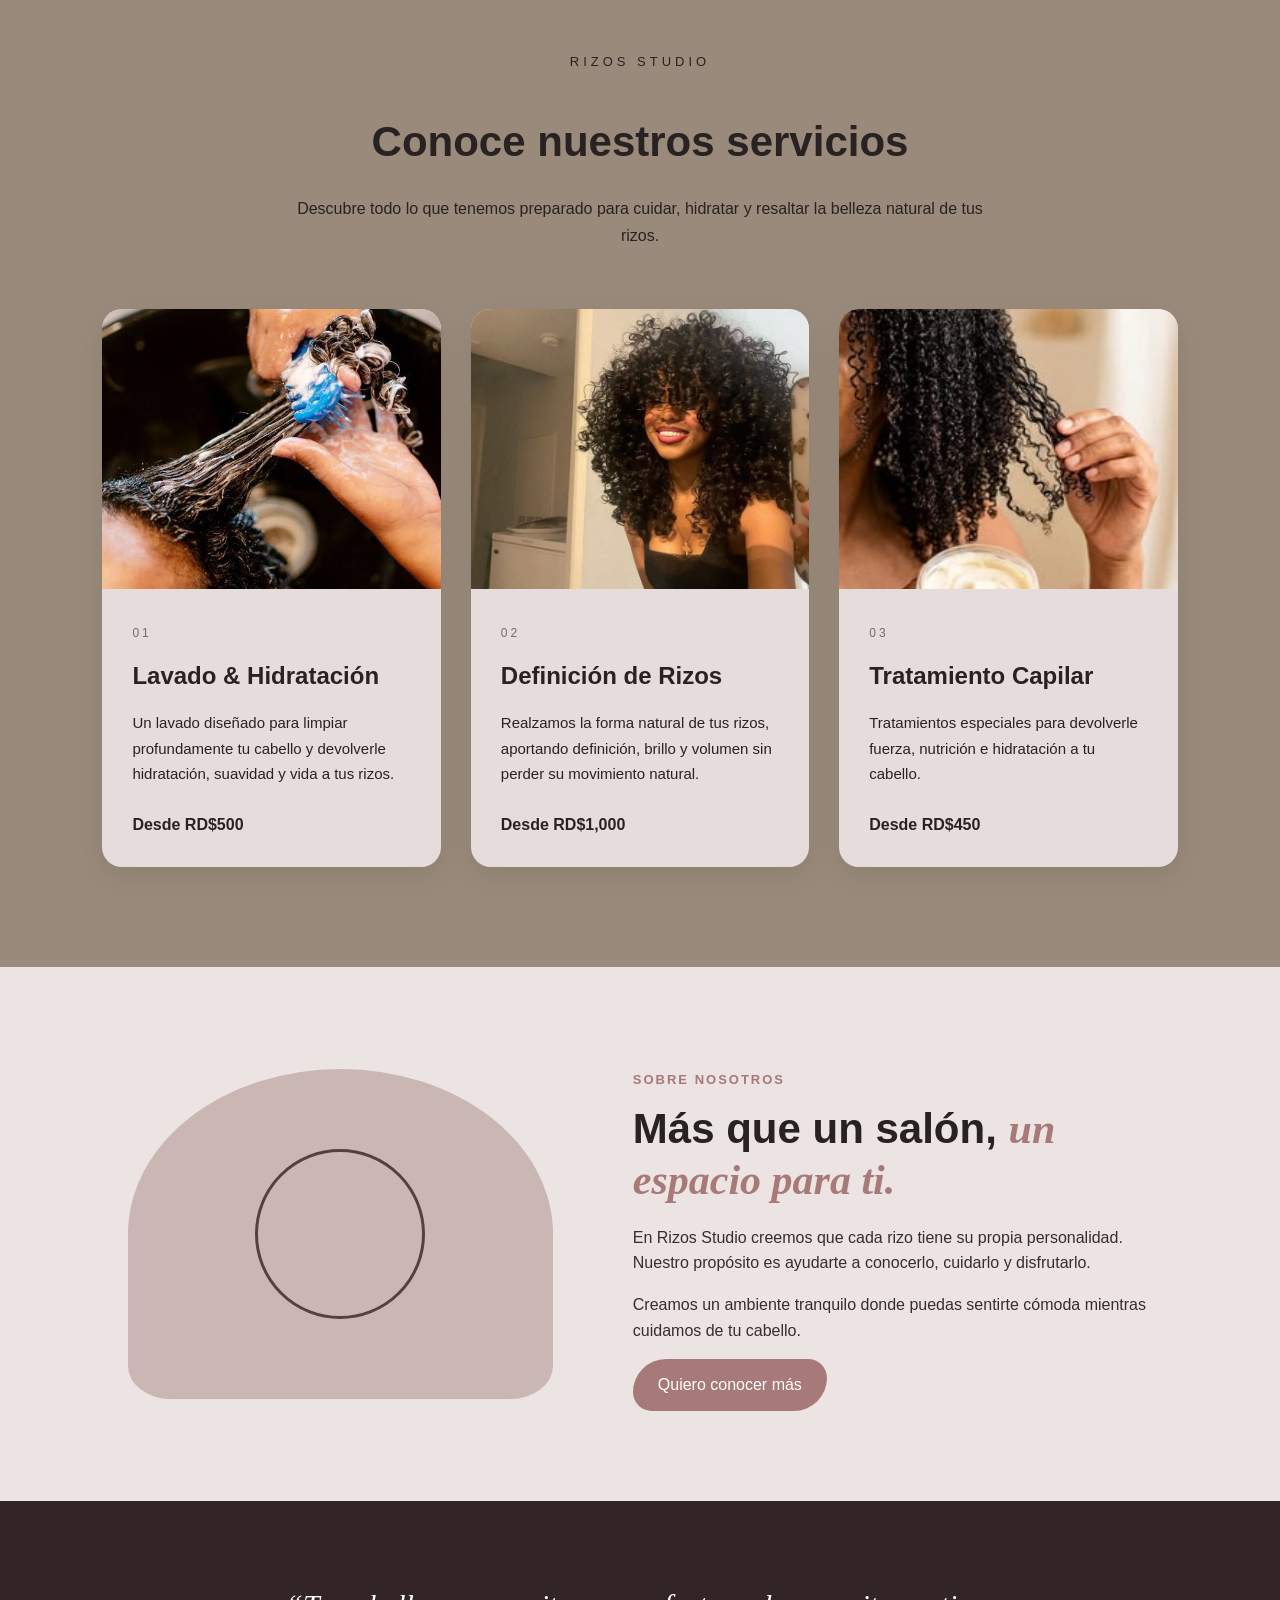
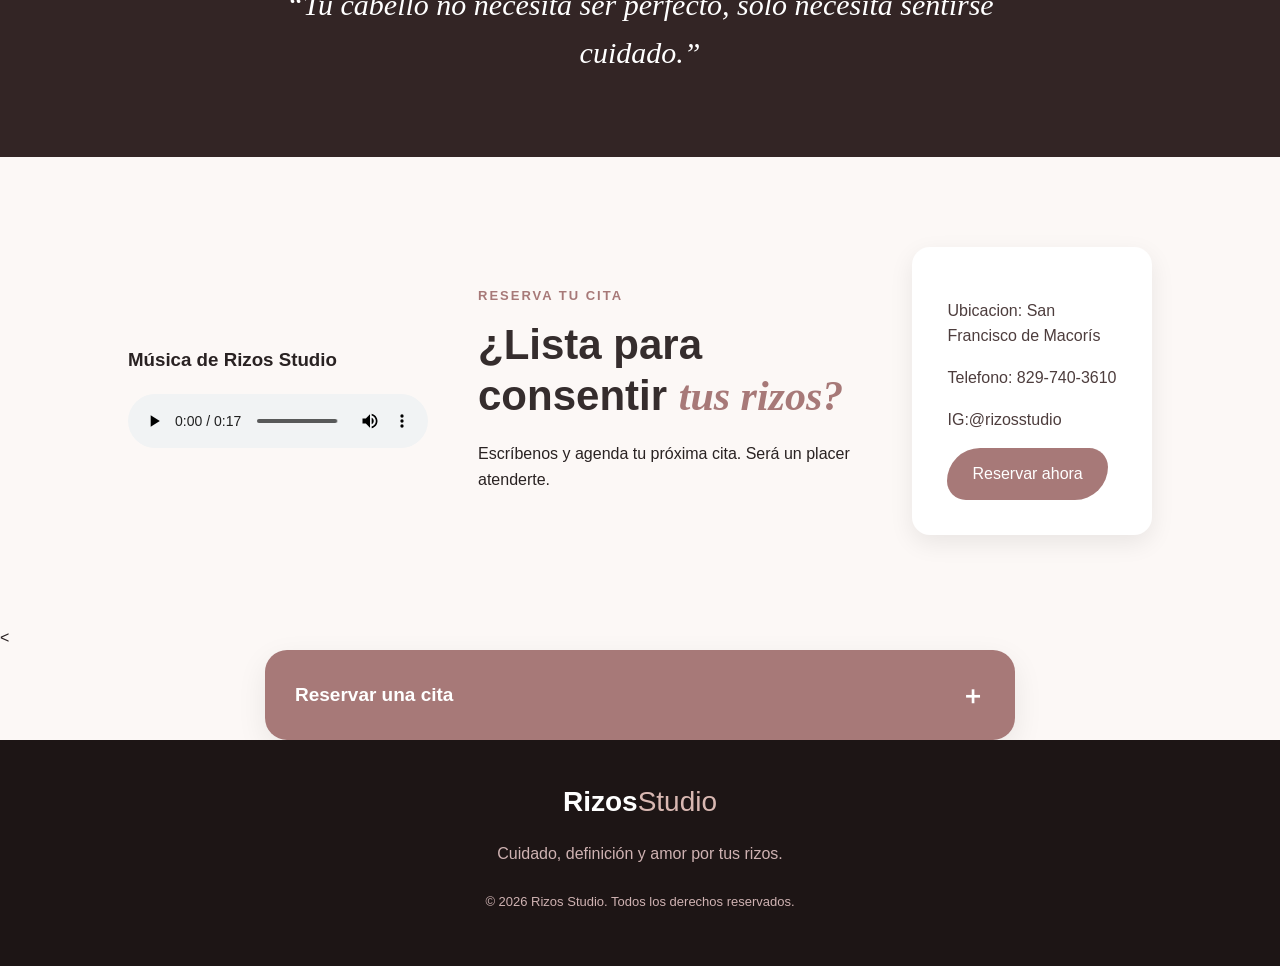
==== commit c38f9792: "Agregacion de carrusel en la parte superior 17-11-2026" ====
--- a/index.html
+++ b/index.html
@@ -44,8 +44,12 @@
         - El botón de reservar
     -->
 
-    
-
+
+<marquee>
+
+Oferta de lavado de rizos 
+
+</marquee>
 
 
 
